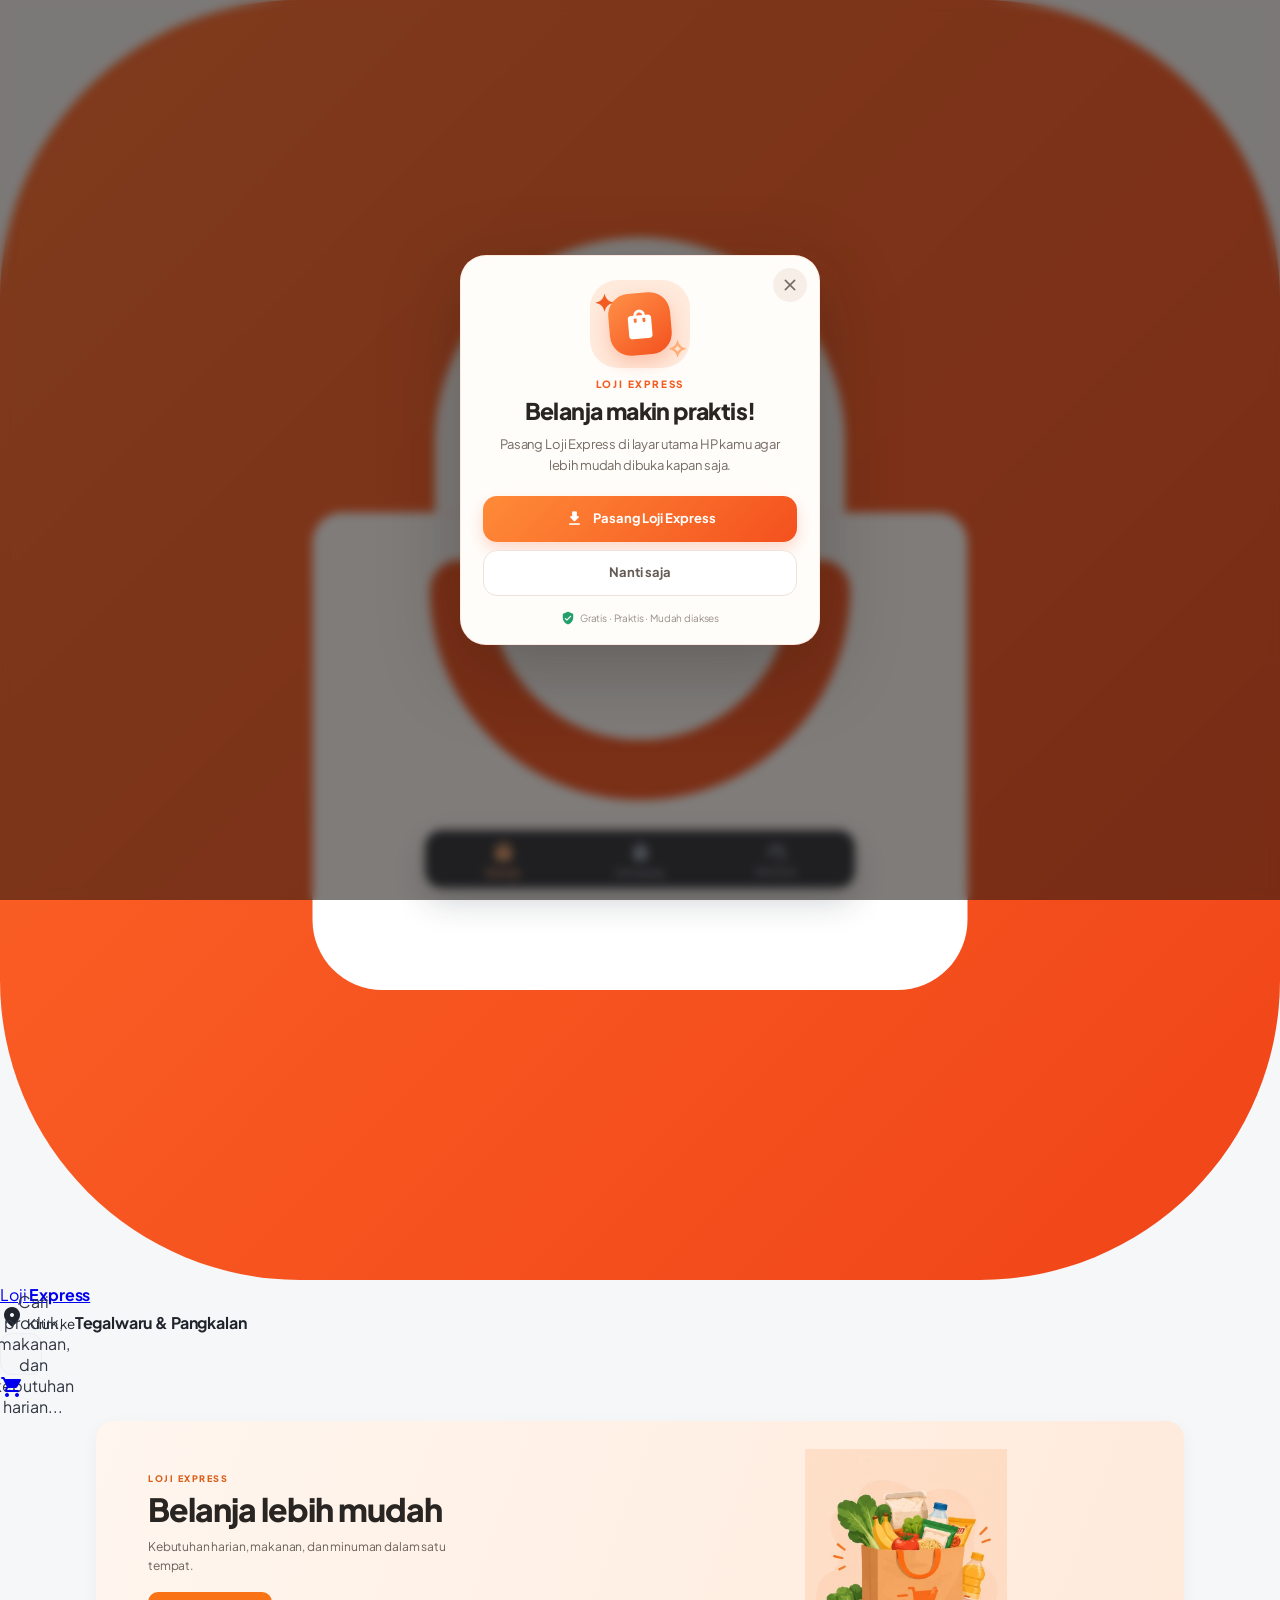
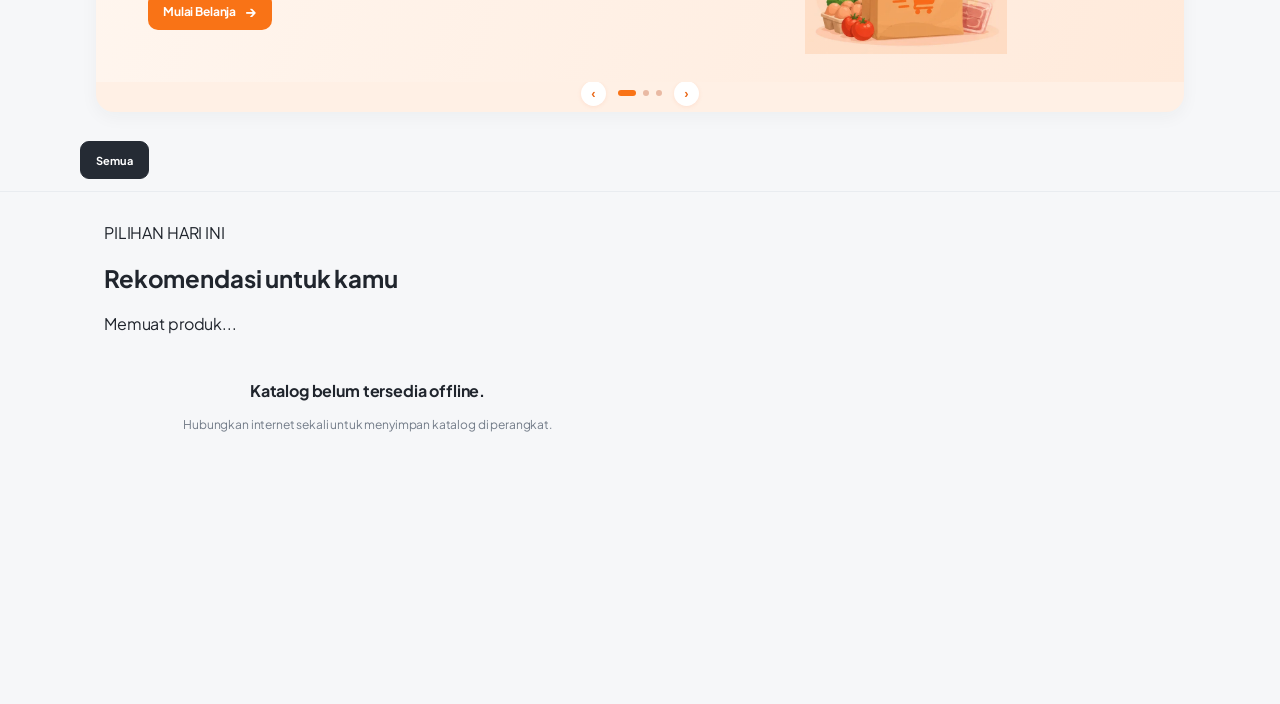
==== index.html @ 79c4f21c "Restructure homepage into marketplace-style storefront" ====
<!DOCTYPE html>
<html lang="id">
<head>
    <meta charset="UTF-8">
    <meta name="viewport" content="width=device-width, initial-scale=1.0">
    <title>Loji Express — Belanja Kebutuhan Harian</title>
    <meta name="description" content="Belanja sembako, jajanan lokal, frozen food, dan kebutuhan harian di Loji Express.">
    <meta name="theme-color" content="#ffffff">
    <link rel="manifest" href="manifest.webmanifest">
    <link rel="icon" href="icon-192.png" type="image/png">
    <link rel="apple-touch-icon" href="icon-192.png">
    <link rel="stylesheet" href="style.css">
    <link rel="stylesheet" href="https://fonts.googleapis.com/css2?family=Plus+Jakarta+Sans:wght@400;500;600;700;800&display=swap">
    <link rel="stylesheet" href="https://fonts.googleapis.com/icon?family=Material+Icons+Round">
</head>
<body>

    <!-- HEADER MARKETPLACE -->
    <header class="market-header">
        <div class="market-header-top">
            <a class="market-brand" href="index.html" aria-label="Loji Express beranda">
                <img src="icon.svg" alt="" class="market-brand-logo">
                <span>Loji <strong>Express</strong></span>
            </a>
            <div class="market-delivery">
                <span class="material-icons-round">location_on</span>
                <span><small>Kirim ke</small><strong>Tegalwaru & Pangkalan</strong></span>
            </div>
        </div>
        <div class="market-search-row">
            <button class="search-trigger-btn market-search-trigger" type="button" onclick="toggleSearchModal()" aria-label="Cari produk">
                <span class="material-icons-round">search</span>
                <span>Cari produk, makanan, dan kebutuhan harian...</span>
            </button>
            <a class="market-cart-shortcut" href="order.html" aria-label="Buka keranjang">
                <span class="material-icons-round">shopping_cart</span>
            </a>
        </div>
    </header>

    <!-- POP-UP MODAL PENCARIAN RESPONSIF -->
    <div class="search-modal" id="search-modal">
        <div class="search-box-container">
            <span class="material-icons-round" style="color: var(--text-gray);">search</span>
            <input type="text" id="search-input" placeholder="Cari nama produk..." oninput="handleSearch(this.value)">
            <button onclick="toggleSearchModal()">
                <span class="material-icons-round">close</span>
            </button>
        </div>
    </div>

    <!-- CAROUSEL PROMOSI LOJI EXPRESS -->
    <section class="promo-carousel" aria-label="Informasi dan promosi Loji Express">
      <div class="promo-track" id="promo-track">
        <article class="promo-slide">
          <div class="promo-copy"><span class="promo-kicker">LOJI EXPRESS</span><h2>Belanja lebih mudah</h2><p>Kebutuhan harian, makanan, dan minuman dalam satu tempat.</p><a class="promo-cta" href="#konten-produk">Mulai Belanja <span aria-hidden="true">→</span></a></div>
          <img src="assets/slide-belanja.webp" alt="Ilustrasi tas belanja berisi kebutuhan harian" loading="eager">
        </article>
        <article class="promo-slide">
          <div class="promo-copy"><span class="promo-kicker">MITRA LOJI EXPRESS</span><h2>Punya usaha? Yuk, bergabung!</h2><p>Kenalkan produk usahamu ke lebih banyak pelanggan. Pendaftaran mitra gratis.</p><a class="promo-cta" href="#" data-mitra-link>Gabung Gratis <span aria-hidden="true">→</span></a></div>
          <img src="assets/slide-mitra.webp" alt="Ilustrasi pemilik toko dengan pendaftaran mitra gratis" loading="lazy">
        </article>
        <article class="promo-slide">
          <div class="promo-copy"><span class="promo-kicker">PRAKTIS SETIAP HARI</span><h2>Pesanan siap diantar</h2><p>Belanja kebutuhanmu dengan praktis, tanpa perlu keluar rumah.</p><a class="promo-cta" href="#konten-produk">Lihat Produk <span aria-hidden="true">→</span></a></div>
          <img src="assets/slide-pesanan.webp" alt="Ilustrasi tas dan paket pesanan siap dikirim" loading="lazy">
        </article>
      </div>
      <div class="promo-controls" aria-label="Navigasi banner">
        <button type="button" class="promo-arrow" id="promo-prev" aria-label="Slide sebelumnya">‹</button>
        <div class="promo-dots" id="promo-dots"><button class="active" aria-label="Slide 1"></button><button aria-label="Slide 2"></button><button aria-label="Slide 3"></button></div>
        <button type="button" class="promo-arrow" id="promo-next" aria-label="Slide berikutnya">›</button>
      </div>
    </section>

    <!-- KATEGORI SCROLL -->
    <div class="category-scroll" id="kategori-container">
        <button class="category-tab active" onclick="filterKategori('Semua', event)">Semua</button>
    </div>

    <main class="container catalog-container">
        <section class="marketplace-catalog-heading">
            <div>
                <span class="marketplace-eyebrow">PILIHAN HARI INI</span>
                <h2>Rekomendasi untuk kamu</h2>
            </div>
            <span class="marketplace-product-count" id="jumlah-produk">Memuat produk...</span>
        </section>
        <div class="grid-layout marketplace-product-grid" id="konten-produk">
            <p style="text-align: center; grid-column: span 2; color: var(--text-gray); font-size: 13px;">Memuat produk...</p>
        </div>
    </main>

    <nav class="dock-nav">
        <a href="index.html" class="dock-link active">
            <span class="material-icons-round">local_mall</span>
            Belanja
        </a>
        <a href="order.html" class="dock-link">
            <span class="material-icons-round">shopping_bag</span>
            Keranjang
        </a>
        <button type="button" class="dock-link dock-help-button" onclick="bukaPusatBantuan()" aria-haspopup="dialog" aria-controls="help-center-overlay">
            <span class="material-icons-round">support_agent</span>
            Bantuan
        </button>
    </nav>

    <!-- POPUP AJAKAN INSTALASI PWA: tampil pada kunjungan pertama -->
    <div class="install-modal-overlay" id="le-install-modal" aria-hidden="true" hidden>
      <section class="install-modal-card" role="dialog" aria-modal="true" aria-labelledby="le-install-title" aria-describedby="le-install-desc">
        <button class="install-modal-close" type="button" id="le-install-close" aria-label="Tutup popup"><span class="material-icons-round">close</span></button>
        <div class="install-modal-art"><div class="install-modal-icon"><span class="material-icons-round">shopping_bag</span></div><span class="install-spark install-spark-one">✦</span><span class="install-spark install-spark-two">✧</span></div>
        <p class="install-modal-eyebrow">LOJI EXPRESS</p>
        <h2 id="le-install-title">Belanja makin praktis!</h2>
        <p id="le-install-desc">Pasang Loji Express di layar utama HP kamu agar lebih mudah dibuka kapan saja.</p>
        <button class="install-modal-primary" type="button" id="le-install-confirm"><span class="material-icons-round">download</span> Pasang Loji Express</button>
        <button class="install-modal-secondary" type="button" id="le-install-later">Nanti saja</button>
        <p class="install-modal-note"><span class="material-icons-round">verified_user</span> Gratis · Praktis · Mudah diakses</p>
      </section>
    </div>

    <!-- POPUP PUSAT BANTUAN -->
    <div class="help-center-overlay" id="help-center-overlay" aria-hidden="true" onclick="klikLuarPusatBantuan(event)">
        <section class="help-center-modal" role="dialog" aria-modal="true" aria-labelledby="help-center-title">
            <button class="help-close" type="button" onclick="tutupPusatBantuan()" aria-label="Tutup pusat bantuan"><span class="material-icons-round">close</span></button>
            <div class="help-heading-icon"><span class="material-icons-round">support_agent</span></div>
            <p class="help-eyebrow">Loji Express</p>
            <h2 id="help-center-title">Pusat Bantuan</h2>
            <p class="help-intro" id="help-center-intro">Ada yang bisa kami bantu? Pilih bantuan yang kamu butuhkan.</p>
            <div class="help-options" id="help-center-options">
                <button class="help-option" type="button" onclick="bantuanWhatsApp('admin')">
                    <span class="help-option-icon help-green"><span class="material-icons-round">chat</span></span>
                    <span class="help-option-copy"><strong>Hubungi Admin</strong><small>Tanya produk, stok, atau informasi toko.</small></span>
                    <span class="material-icons-round help-chevron">chevron_right</span>
                </button>
                <button class="help-option" type="button" onclick="bantuanWhatsApp('pesanan')">
                    <span class="help-option-icon help-orange"><span class="material-icons-round">inventory_2</span></span>
                    <span class="help-option-copy"><strong>Bantuan Pesanan</strong><small>Laporkan kendala terkait pesanan.</small></span>
                    <span class="material-icons-round help-chevron">chevron_right</span>
                </button>
                <button class="help-option" type="button" onclick="tampilkanPanduanBelanja()">
                    <span class="help-option-icon help-blue"><span class="material-icons-round">menu_book</span></span>
                    <span class="help-option-copy"><strong>Panduan Belanja</strong><small>Pelajari cara memilih produk dan checkout.</small></span>
                    <span class="material-icons-round help-chevron">chevron_right</span>
                </button>
            </div>
            <div class="help-guide" id="help-center-guide" hidden>
                <ol>
                    <li><strong>Pilih produk</strong><span>Ketuk produk untuk melihat detail, atau tekan tombol tambah untuk memasukkannya ke keranjang.</span></li>
                    <li><strong>Periksa keranjang</strong><span>Buka menu Keranjang untuk mengubah jumlah barang dan memeriksa total belanja.</span></li>
                    <li><strong>Isi data pengiriman</strong><span>Masukkan nama, alamat lengkap beserta patokan rumah, dan nomor WhatsApp aktif.</span></li>
                    <li><strong>Konfirmasi lewat WhatsApp</strong><span>Tekan tombol pesan, periksa ringkasan pesanan, lalu lanjutkan ke WhatsApp untuk mengirim pesanan ke admin.</span></li>
                </ol>
                <button class="help-back-button" type="button" onclick="kembaliKePilihanBantuan()"><span class="material-icons-round">arrow_back</span> Kembali ke pilihan bantuan</button>
            </div>
            <p class="help-footnote"><span class="material-icons-round">schedule</span> Admin akan membalas sesegera mungkin.</p>
        </section>
    </div>


    <!-- POPUP PENDAFTARAN MITRA -->
    <div class="mitra-signup-overlay" id="mitra-signup-overlay" aria-hidden="true" onclick="tutupPopupMitra(event)">
      <section class="mitra-signup-modal" role="dialog" aria-modal="true" aria-labelledby="mitra-signup-title">
        <button class="mitra-signup-close" type="button" onclick="tutupPopupMitra()" aria-label="Tutup popup"><span class="material-icons-round">close</span></button>
        <div class="mitra-signup-icon"><span class="material-icons-round">storefront</span></div>
        <p class="mitra-signup-eyebrow">MITRA LOJI EXPRESS</p>
        <h2 id="mitra-signup-title">Yuk, gabung jadi mitra!</h2>
        <p class="mitra-signup-desc">Pendaftaran gratis. Pilih cara yang paling nyaman untuk mendaftarkan usahamu.</p>
        <a class="mitra-signup-action mitra-signup-form" id="mitra-signup-form-link" href="https://forms.gle/T4YcHUA4zeA5hYSW9" target="_blank" rel="noopener noreferrer"><span class="material-icons-round">description</span><span><strong>Daftar lewat Google Form</strong><small>Isi formulir pendaftaran secara online</small></span><span class="material-icons-round mitra-signup-arrow">arrow_forward</span></a>
        <a class="mitra-signup-action mitra-signup-admin" id="mitra-signup-admin-link" href="https://wa.me/6285119818675?text=Halo%20Admin%20Loji%20Express%2C%20saya%20ingin%20mendaftar%20sebagai%20mitra.%20Mohon%20informasinya." target="_blank" rel="noopener noreferrer"><span class="material-icons-round">chat</span><span><strong>Daftar lewat Admin</strong><small>Hubungi admin melalui WhatsApp</small></span><span class="material-icons-round mitra-signup-arrow">arrow_forward</span></a>
        <p class="mitra-signup-note"><span class="material-icons-round">verified</span> Gratis, tanpa biaya pendaftaran</p>
      </section>
    </div>

    <script src="script.js"></script>
    <script>
        window.onload = ambilDataProduk;
    </script>
</body>
</html>
---- style.css ----
:root {
    --accent-orange: #ff4500;
    --accent-gradient: linear-gradient(135deg, #ff6b00 0%, #ff2200 100%);
    --bg-soft: #f8fafc;
    --text-dark: #0f172a;
    --text-gray: #64748b;
    --card-shadow: 0 10px 25px -5px rgba(0, 0, 0, 0.03), 0 8px 10px -6px rgba(0, 0, 0, 0.03);
    --hover-shadow: 0 20px 25px -5px rgba(255, 69, 0, 0.08), 0 10px 10px -6px rgba(255, 69, 0, 0.04);
}

body {
    font-family: 'Plus Jakarta Sans', sans-serif;
    background-color: var(--bg-soft);
    margin: 0;
    padding-bottom: 110px;
    color: var(--text-dark);
    -webkit-tap-highlight-color: transparent;
    letter-spacing: -0.2px;
}

/* HEADER PREMIUM */
.app-header {
    background: #ffffff;
    padding: 24px 20px 20px 20px;
    display: flex;
    justify-content: space-between;
    align-items: center;
    border-bottom: 1px solid #f1f5f9;
}
.brand-wrapper {
    display: flex;
    align-items: center;
    gap: 14px;
}
.brand-logo-box {
    background: var(--accent-gradient);
    color: #ffffff;
    width: 44px;
    height: 44px;
    border-radius: 14px;
    display: flex;
    align-items: center;
    justify-content: center;
    box-shadow: 0 8px 16px rgba(255, 69, 0, 0.25);
}
.brand-logo-box .material-icons-round {
    font-size: 24px;
}
.brand-text h1 {
    margin: 0;
    font-size: 19px;
    font-weight: 800;
    letter-spacing: -0.6px;
    color: var(--text-dark);
}
.brand-text p {
    margin: 3px 0 0 0;
    font-size: 11.5px;
    font-weight: 600;
    color: var(--text-gray);
    display: flex;
    align-items: center;
    gap: 4px;
}
.location-icon {
    color: var(--accent-orange);
    font-size: 14px !important;
}
.search-trigger-btn {
    background: #f1f5f9;
    border: none;
    width: 42px;
    height: 42px;
    border-radius: 50%;
    display: flex;
    align-items: center;
    justify-content: center;
    color: var(--text-dark);
    cursor: pointer;
    transition: all 0.2s;
}
.search-trigger-btn:active { transform: scale(0.9); background: #e2e8f0; }

/* MODAL PENCARIAN DI ATAS */
.search-modal {
    position: fixed;
    top: 0; left: 0; right: 0;
    background: rgba(255, 255, 255, 0.98);
    box-shadow: 0 10px 25px rgba(0, 0, 0, 0.08);
    z-index: 2000;
    display: none;
    padding: 16px 20px;
    border-bottom: 1px solid #e2e8f0;
    box-sizing: border-box;
    animation: slideDown 0.2s ease-out;
}
.search-box-container {
    background: #f1f5f9;
    width: 100%;
    max-width: 500px;
    margin: 0 auto;
    padding: 10px 14px;
    border-radius: 16px;
    display: flex;
    align-items: center;
    gap: 10px;
    border: 1px solid #e2e8f0;
    box-sizing: border-box;
}
.search-box-container input {
    border: none;
    outline: none;
    font-family: inherit;
    font-size: 14px;
    flex: 1;
    color: var(--text-dark);
    background: transparent;
    width: 100%;
}
.search-box-container button {
    background: none;
    border: none;
    cursor: pointer;
    display: flex;
    align-items: center;
    justify-content: center;
    color: var(--text-gray);
    padding: 4px;
    border-radius: 50%;
    flex-shrink: 0;
}

@keyframes slideDown {
    from { opacity: 0; transform: translateY(-10px); }
    to { opacity: 1; transform: translateY(0); }
}

/* BANNER KETERANGAN APLIKASI */
.about-app-banner {
    background: #ffffff;
    padding: 0 20px 20px 20px;
    border-bottom: 1px solid #f1f5f9;
}
.about-card {
    background: linear-gradient(135deg, #fff4ed 0%, #fff0e6 100%);
    border: 1px solid rgba(255, 107, 0, 0.1);
    border-radius: 24px;
    padding: 18px;
    display: flex;
    gap: 14px;
    align-items: flex-start;
    position: relative;
    overflow: hidden;
}
.about-card::before {
    content: '';
    position: absolute;
    width: 140px;
    height: 140px;
    background: rgba(255, 69, 0, 0.05);
    border-radius: 50%;
    top: -50px;
    right: -45px;
}
.about-icon-box {
    background: #ffffff;
    color: var(--accent-orange);
    width: 40px;
    height: 40px;
    border-radius: 12px;
    display: flex;
    align-items: center;
    justify-content: center;
    flex-shrink: 0;
    box-shadow: 0 4px 12px rgba(255, 69, 0, 0.08);
}
.about-details {
    flex: 1;
    z-index: 1;
}
.about-details h2 {
    margin: 0 0 4px 0;
    font-size: 15px;
    font-weight: 800;
    color: #c23400;
    letter-spacing: -0.2px;
}
.about-details p {
    margin: 0;
    font-size: 12px;
    line-height: 1.6;
    font-weight: 500;
    color: #475569;
}
.about-badges {
    display: flex;
    gap: 8px;
    margin-top: 12px;
}
.badge-item {
    display: flex;
    align-items: center;
    gap: 4px;
    font-size: 11px;
    font-weight: 700;
    color: #d93800;
    background: #ffffff;
    padding: 6px 12px;
    border-radius: 10px;
    box-shadow: 0 2px 6px rgba(0,0,0,0.02);
    border: 1px solid rgba(255, 107, 0, 0.05);
}

/* KATEGORI SCROLL */
.category-scroll {
    display: flex;
    overflow-x: auto;
    white-space: nowrap;
    padding: 16px 20px;
    gap: 10px;
    background: #ffffff;
    border-bottom: 1px solid #f1f5f9;
}
.category-scroll::-webkit-scrollbar { display: none; }
.category-tab {
    background-color: #f8fafc;
    color: #475569;
    padding: 11px 20px;
    border-radius: 16px;
    font-size: 13px;
    font-weight: 600;
    cursor: pointer;
    border: 1px solid #f1f5f9;
    transition: all 0.25s ease;
}
.category-tab.active {
    background: var(--text-dark);
    color: #ffffff;
    border-color: var(--text-dark);
    box-shadow: 0 10px 15px -3px rgba(15, 23, 42, 0.2);
}

/* KATALOG GRID */
.container { padding: 20px; max-width: 600px; margin: 0 auto; }
.grid-layout {
    display: grid;
    grid-template-columns: repeat(2, 1fr);
    gap: 16px;
}

/* KARTU PRODUK */
.premium-card {
    background: #ffffff;
    border-radius: 24px;
    border: 1px solid #f1f5f9;
    overflow: hidden;
    display: flex;
    flex-direction: column;
    position: relative;
    box-shadow: var(--card-shadow);
}
.img-container {
    width: 100%;
    padding-top: 100%;
    position: relative;
    background-color: #f8fafc;
    overflow: hidden;
}
.premium-img {
    position: absolute;
    top: 0; left: 0;
    width: 100%; height: 100%;
    object-fit: cover;
}
.tag-stok {
    position: absolute;
    top: 12px; left: 12px;
    padding: 5px 10px;
    border-radius: 10px;
    font-size: 10px;
    font-weight: 700;
    z-index: 2;
}
.stok-ready { background: rgba(255, 255, 255, 0.95); color: var(--text-dark); }
.stok-habis { background: #ef4444; color: #ffffff; }
.habis-blur { opacity: 0.65; }

.info-container {
    padding: 14px;
    display: flex;
    flex-direction: column;
    background: #ffffff;
}
.item-name {
    font-size: 13.5px;
    font-weight: 600;
    color: var(--text-dark);
    margin: 0 0 12px 0;
    line-height: 1.4;
    height: 38px;
    display: -webkit-box;
    -webkit-line-clamp: 2;
    -webkit-box-orient: vertical;
    overflow: hidden;
}
.price-action-row {
    display: flex;
    justify-content: space-between;
    align-items: center;
    gap: 6px;
    margin-top: auto;
    width: 100%;
}
.item-price {
    font-size: 14.5px;
    color: var(--text-dark);
    font-weight: 800;
    margin: 0;
}
.btn-round-add {
    width: 38px; height: 38px;
    flex-shrink: 0;
    border-radius: 12px;
    background: var(--accent-gradient);
    color: white;
    border: none;
    cursor: pointer;
    display: flex;
    align-items: center;
    justify-content: center;
}
.btn-round-add.disabled-btn { background: #e2e8f0; color: #94a3b8; cursor: not-allowed; }

/* FLOATING DOCK NAV */
.dock-nav {
    position: fixed;
    bottom: 20px; left: 20px; right: 20px;
    height: 68px;
    background: rgba(15, 23, 42, 0.96);
    backdrop-filter: blur(16px);
    display: flex;
    justify-content: space-around;
    align-items: center;
    border-radius: 24px;
    z-index: 1000;
    max-width: 560px;
    margin: 0 auto;
    transition: transform 0.25s ease, opacity 0.25s ease;
}
.dock-link {
    display: flex;
    flex-direction: column;
    align-items: center;
    color: #94a3b8;
    text-decoration: none;
    font-size: 11px;
    font-weight: 600;
    gap: 4px;
}
.dock-link.active { color: #ffffff; }
.dock-link.active .material-icons-round { color: #ff6b00; }

/* HALAMAN KERANJANG & CHECKOUT */
.app-header-back {
    background: #ffffff;
    padding: 20px;
    display: flex;
    align-items: center;
    gap: 16px;
    border-bottom: 1px solid #edf0f5;
}
.app-header-back h1 { margin: 0; font-size: 18px; font-weight: 700; color: var(--text-dark); }
.btn-back { background: none; border: none; cursor: pointer; color: var(--text-dark); display: flex; align-items: center; padding: 0; }

.cart-list { display: flex; flex-direction: column; gap: 12px; margin-bottom: 24px; }
.cart-item {
    background: #ffffff;
    padding: 14px;
    border-radius: 16px;
    display: flex;
    align-items: center;
    gap: 12px;
    border: 1px solid #f1f5f9;
    box-shadow: 0 4px 12px rgba(0,0,0,0.02);
}
.item-img-cart { width: 50px; height: 50px; border-radius: 10px; object-fit: cover; background: #eef1f6; flex-shrink: 0; }

.form-card {
    background: #ffffff;
    padding: 20px;
    border-radius: 20px;
    border: 1px solid #f1f5f9;
    box-shadow: 0 4px 16px rgba(0,0,0,0.02);
}
.form-card h2 { font-size: 15px; font-weight: 700; margin-bottom: 16px; margin-top: 0; color: var(--text-dark); }
.form-group { margin-bottom: 14px; display: flex; flex-direction: column; gap: 6px; }
.form-group label { font-size: 12px; font-weight: 600; color: var(--text-gray); }
.form-control {
    padding: 12px;
    border-radius: 10px;
    border: 1px solid #e0e4ec;
    font-family: inherit;
    font-size: 13px;
    width: 100%;
    box-sizing: border-box;
    background-color: #fafbfc;
    color: var(--text-dark);
}
.form-control:focus { border-color: var(--accent-orange); outline: none; background-color: #ffffff; }

.action-bar {
    position: fixed;
    bottom: 0; left: 0; right: 0;
    background: #ffffff;
    padding: 16px 20px;
    border-top: 1px solid #e2e8f0;
    z-index: 100;
    max-width: 600px;
    margin: 0 auto;
    box-sizing: border-box;
}
.btn-submit-order {
    background: #16a34a;
    color: white;
    border: none;
    padding: 14px;
    border-radius: 12px;
    font-weight: 700;
    font-size: 14px;
    display: flex;
    align-items: center;
    justify-content: center;
    gap: 8px;
    width: 100%;
    cursor: pointer;
    box-shadow: 0 4px 14px rgba(22, 163, 74, 0.2);
}

/* ==========================================
   DESAIN FOTO UTAMA UKURAN SEDANG (AGAK BESAR) & ELEGAN
   ========================================== */
.detail-top-nav {
    position: fixed;
    top: 0; left: 0; right: 0;
    height: 60px;
    padding: 0 16px;
    display: flex;
    align-items: center;
    justify-content: space-between;
    z-index: 1000;
    background: rgba(255, 255, 255, 0.9);
    backdrop-filter: blur(12px);
    -webkit-backdrop-filter: blur(12px);
    border-bottom: 1px solid rgba(0, 0, 0, 0.05);
}
.btn-back-floating {
    width: 38px;
    height: 38px;
    border-radius: 50%;
    background: #ffffff;
    border: 1px solid #e2e8f0;
    display: flex;
    align-items: center;
    justify-content: center;
    cursor: pointer;
    color: var(--text-dark);
    box-shadow: 0 4px 12px rgba(0, 0, 0, 0.06);
}
.detail-nav-title {
    font-size: 15px;
    font-weight: 700;
    color: var(--text-dark);
}

/* KARTU GAMBAR UTAMA UKURAN SEDANG (AGAK BESAR & RAPI) */
.detail-image-card-container {
    padding: 20px 20px 0 20px;
    max-width: 600px;
    margin: 60px auto 0 auto;
}
.detail-main-card-box {
    background: #ffffff;
    border-radius: 24px;
    border: 1px solid #e2e8f0;
    overflow: hidden;
    box-shadow: 0 12px 30px rgba(0, 0, 0, 0.06);
}
.main-img-medium {
    width: 100%;
    height: 280px; /* Ukuran pas: tidak kekecilan, tidak full layar */
    object-fit: cover;
    display: block;
    background: #f8fafc;
}

/* THUMBNAIL DI BAWAH GAMBAR UTAMA */
.thumbnail-row-clean {
    display: flex;
    gap: 10px;
    padding: 14px;
    overflow-x: auto;
    background: #ffffff;
    border-top: 1px solid #f1f5f9;
    justify-content: center;
}
.thumbnail-row-clean::-webkit-scrollbar { display: none; }
.thumb-clean {
    width: 56px;
    height: 56px;
    border-radius: 12px;
    object-fit: cover;
    cursor: pointer;
    border: 2px solid #e2e8f0;
    background: #f8fafc;
    transition: all 0.2s ease;
}
.thumb-clean.active-thumb {
    border-color: var(--accent-orange);
    box-shadow: 0 4px 12px rgba(255, 69, 0, 0.25);
    transform: scale(1.05);
}

/* CARD KONTEN INFORMASI PRODUK */
.detail-content-card {
    position: relative;
    background: #ffffff;
    border-radius: 24px;
    border: 1px solid #e2e8f0;
    padding: 24px 20px;
    max-width: 600px;
    margin: 16px auto 0 auto;
    box-shadow: var(--card-shadow);
}

.detail-badge-row {
    display: flex;
    justify-content: space-between;
    align-items: center;
    margin-bottom: 12px;
}
.detail-kategori-pill {
    background: linear-gradient(135deg, #fff4ed 0%, #ffe8d6 100%);
    color: #c23400;
    font-size: 11px;
    font-weight: 800;
    padding: 6px 14px;
    border-radius: 20px;
    letter-spacing: 0.4px;
    text-transform: uppercase;
}
.detail-harga-tag {
    font-size: 24px;
    font-weight: 800;
    color: var(--accent-orange);
    letter-spacing: -0.6px;
    margin-bottom: 18px;
}

.detail-meta-grid {
    display: grid;
    grid-template-columns: repeat(2, 1fr);
    gap: 12px;
    margin: 20px 0;
}
.meta-box {
    background: #f8fafc;
    padding: 14px;
    border-radius: 16px;
    border: 1px solid #f1f5f9;
    display: flex;
    flex-direction: column;
    gap: 4px;
}
.meta-label {
    font-size: 10.5px;
    font-weight: 700;
    color: var(--text-gray);
    text-transform: uppercase;
    letter-spacing: 0.5px;
}
.meta-val {
    font-size: 13.5px;
    font-weight: 800;
    color: var(--text-dark);
}

.detail-deskripsi-box {
    border-top: 1px dashed #e2e8f0;
    padding-top: 20px;
    margin-top: 20px;
}
.detail-deskripsi-box h3 {
    font-size: 15px;
    font-weight: 800;
    color: var(--text-dark);
    margin: 0 0 10px 0;
}
.detail-deskripsi-box p {
    font-size: 13.5px;
    line-height: 1.7;
    color: #475569;
    margin: 0;
    white-space: pre-line;
}

/* TOMBOL AKSI BAWAH (FLOATING BAR) MODERN */
.detail-action-bar {
    position: fixed;
    bottom: 0; left: 0; right: 0;
    background: rgba(255, 255, 255, 0.95);
    backdrop-filter: blur(16px);
    -webkit-backdrop-filter: blur(16px);
    padding: 16px 20px;
    border-top: 1px solid #e2e8f0;
    z-index: 100;
    max-width: 600px;
    margin: 0 auto;
    box-sizing: border-box;
    box-shadow: 0 -10px 30px rgba(0, 0, 0, 0.08);
}
.btn-add-to-cart-modern {
    background: var(--accent-gradient);
    color: white;
    border: none;
    padding: 16px;
    border-radius: 16px;
    font-weight: 800;
    font-size: 14px;
    display: flex;
    align-items: center;
    justify-content: center;
    gap: 10px;
    width: 100%;
    cursor: pointer;
    box-shadow: 0 10px 25px rgba(255, 69, 0, 0.3);
    transition: transform 0.2s ease, box-shadow 0.2s ease;
    letter-spacing: 0.3px;
}
.btn-add-to-cart-modern:active {
    transform: scale(0.98);
}

@keyframes spin {
    0% { transform: rotate(0deg); }
    100% { transform: rotate(360deg); }
}

/* =====================================================
   LOGI EXPRESS — MARKETPLACE COMPACT REFRESH
   Layered overrides: existing API and shopping logic remain intact.
   ===================================================== */
:root {
  --accent-orange: #f4511e;
  --accent-gradient: linear-gradient(135deg, #ff6a2a 0%, #f04418 100%);
  --bg-soft: #f6f7f9;
  --text-dark: #20242b;
  --text-gray: #707782;
  --card-shadow: 0 2px 8px rgba(22, 28, 45, .045);
  --hover-shadow: 0 8px 22px rgba(22, 28, 45, .09);
}
* { box-sizing: border-box; }
html { scroll-behavior: smooth; }
body { background: var(--bg-soft); color: var(--text-dark); letter-spacing: 0; }
button, input, textarea { font: inherit; }
button { -webkit-tap-highlight-color: transparent; }

/* Shared page width and compact header */
.app-header {
  position: sticky; top: 0; z-index: 900;
  padding: 12px max(16px, calc((100% - 1120px) / 2));
  min-height: 70px; gap: 14px;
  border-bottom: 1px solid #eceef1;
  box-shadow: 0 2px 8px rgba(20, 25, 35, .025);
}
.brand-wrapper { gap: 10px; min-width: 0; }
.brand-logo-box { width: 40px; height: 40px; border-radius: 12px; box-shadow: none; }
.brand-text h1 { font-size: 17px; letter-spacing: -.45px; }
.brand-text p { font-size: 11px; }
.search-trigger-btn { width: 42px; height: 42px; border-radius: 12px; background: #f3f4f6; }
.search-trigger-btn:hover { background: #eceef1; }
.search-modal { padding: 12px 16px; background: rgba(255,255,255,.98); }
.search-box-container { max-width: 1120px; border-radius: 12px; background: #f6f7f9; border-color: #e7e9ed; }

/* Smaller introductory banner keeps the catalogue above the fold */
.about-app-banner { padding: 10px 16px 12px; border-bottom: 0; background: var(--bg-soft); }
.about-card {
  max-width: 1120px; margin: 0 auto; align-items: center; gap: 12px;
  padding: 13px 15px; border-radius: 14px; border: 1px solid #ffe0d3;
  background: linear-gradient(105deg, #fff4ef 0%, #fffaf7 100%);
}
.about-card::before { width: 90px; height: 90px; top: -38px; right: -28px; }
.about-icon-box { width: 36px; height: 36px; border-radius: 10px; box-shadow: none; }
.about-details h2 { font-size: 14px; margin-bottom: 3px; color: #292d33; }
.about-details p { font-size: 11.5px; line-height: 1.45; color: #646a73; max-width: 760px; }
.about-badges { margin-top: 7px; gap: 6px; }
.badge-item { padding: 4px 8px; border-radius: 7px; font-size: 10px; box-shadow: none; }
.badge-item .material-icons-round { font-size: 15px !important; }

/* Horizontal category chips */
.category-scroll {
  position: sticky; top: 69px; z-index: 800;
  padding: 9px max(16px, calc((100% - 1120px) / 2)); gap: 7px;
  background: rgba(246,247,249,.96); border-bottom: 1px solid #eceef1;
  scrollbar-width: none;
}
.category-tab { padding: 8px 13px; border-radius: 9px; font-size: 11.5px; font-weight: 700; background: #fff; border-color: #e5e7eb; color: #535a65; }
.category-tab.active { background: #242830; color: #fff; border-color: #242830; box-shadow: none; }
.container { width: 100%; max-width: 1152px; padding: 12px 16px 100px; margin: 0 auto; }
.grid-layout { grid-template-columns: repeat(2, minmax(0, 1fr)); gap: 10px; }

/* Compact, retail-style product cards */
.premium-card {
  min-width: 0; border-radius: 12px; border: 1px solid #e9ebef;
  box-shadow: 0 1px 3px rgba(20,25,35,.025); transition: box-shadow .18s ease, transform .18s ease;
}
.premium-card:active { transform: scale(.99); }
.img-container { background: #f0f1f3; }
.premium-img { object-fit: contain; padding: 5px; mix-blend-mode: multiply; }
.tag-stok { top: 8px; left: 8px; padding: 4px 7px; border-radius: 6px; font-size: 9px; }
.stok-ready { background: rgba(255,255,255,.94); color: #4c535e; border: 1px solid rgba(20,25,35,.06); }
.stok-habis { background: #e5484d; }
.info-container { padding: 10px; gap: 0; }
.item-name { font-size: 12px; font-weight: 600; line-height: 1.4; height: 34px; margin: 0 0 9px; color: #343942; }
.price-action-row { gap: 5px; align-items: center; }
.item-price { font-size: 13px; font-weight: 800; line-height: 1.25; letter-spacing: -.2px; overflow-wrap: anywhere; }
.btn-round-add { width: 31px; height: 31px; border-radius: 9px; background: #f4511e; box-shadow: none; }
.btn-round-add .material-icons-round { font-size: 18px !important; }
.btn-round-add.disabled-btn { background: #e5e7eb; }

/* Bottom navigation stays compact and clear */
.dock-nav {
  bottom: 10px; left: 12px; right: 12px; height: 58px; max-width: 480px;
  border-radius: 16px; background: rgba(32,36,43,.97); box-shadow: 0 8px 26px rgba(20,25,35,.2);
}
.dock-link { font-size: 10px; gap: 2px; min-width: 72px; }
.dock-link .material-icons-round { font-size: 21px; }
.dock-link.active .material-icons-round { color: #ff754b; }

/* Cart / checkout */
.app-header-back { position: sticky; top: 0; z-index: 50; padding: 15px 16px; gap: 12px; box-shadow: 0 2px 8px rgba(20,25,35,.025); }
.btn-back { width: 36px; height: 36px; justify-content: center; border-radius: 10px; background: #f3f4f6; }
.app-header-back h1 { font-size: 16px; letter-spacing: -.3px; }
.cart-list { gap: 9px; margin-bottom: 16px; }
.cart-item { padding: 11px; gap: 10px; border-radius: 12px; border-color: #e9ebef; box-shadow: none; }
.item-img-cart { width: 58px; height: 58px; border-radius: 9px; background: #f2f3f5; object-fit: contain; }
.form-card { padding: 16px; border-radius: 14px; border-color: #e9ebef; box-shadow: none; }
.form-card h2 { font-size: 14px; margin-bottom: 15px; }
.form-group { gap: 7px; margin-bottom: 13px; }
.form-group label { font-size: 11.5px; color: #525965; }
.form-control { padding: 12px; border-radius: 9px; border-color: #e0e3e8; background: #fafafa; font-size: 13px; }
.form-control:focus { border-color: #f4511e; box-shadow: 0 0 0 3px rgba(244,81,30,.09); }
.action-bar { max-width: none; padding: 11px 16px calc(11px + env(safe-area-inset-bottom)); box-shadow: 0 -3px 14px rgba(20,25,35,.05); }
.btn-submit-order { border-radius: 10px; padding: 13px; font-size: 12px; box-shadow: none; }

/* Product detail page */
body:has(.detail-top-nav) { padding-bottom: 100px !important; }
.detail-top-nav { height: 56px; padding: 0 16px; background: rgba(255,255,255,.96); }
.btn-back-floating { width: 36px; height: 36px; border-radius: 10px; box-shadow: none; }
.detail-nav-title { font-size: 14px; }
.detail-image-card-container { padding: 12px 16px 0; max-width: 760px; margin-top: 56px; }
.detail-main-card-box { border-radius: 14px; border-color: #e9ebef; box-shadow: none; }
.main-img-medium { height: clamp(220px, 48vw, 380px); object-fit: contain; padding: 8px; background: #f0f1f3; }
.thumbnail-row-clean { justify-content: flex-start; gap: 8px; padding: 10px; }
.thumb-clean { width: 48px; height: 48px; border-radius: 8px; border-width: 1px; }
.detail-content-card { max-width: 760px; margin: 10px auto 0; padding: 17px 16px; border-radius: 14px; border-color: #e9ebef; box-shadow: none; }
.detail-badge-row { margin-bottom: 10px; }
.detail-kategori-pill { padding: 5px 9px; border-radius: 7px; font-size: 10px; background: #fff0e9; color: #d74419; }
.detail-nama { font-size: 18px !important; line-height: 1.35; letter-spacing: -.35px; }
.detail-harga-tag { font-size: 23px; margin: 10px 0 15px; color: #e94b20; }
.detail-meta-grid { gap: 8px; margin: 16px 0; }
.meta-box { padding: 10px; border-radius: 9px; background: #f7f8fa; border-color: #eceef1; }
.meta-label { font-size: 9px; letter-spacing: .3px; }
.meta-val { font-size: 12px; overflow-wrap: anywhere; }
.detail-deskripsi-box { padding-top: 15px; margin-top: 15px; }
.detail-deskripsi-box h3 { font-size: 14px; margin-bottom: 7px; }
.detail-deskripsi-box p { font-size: 12.5px; line-height: 1.65; }
.detail-action-bar { max-width: none; padding: 11px 16px calc(11px + env(safe-area-inset-bottom)); box-shadow: 0 -3px 14px rgba(20,25,35,.06); }
.btn-add-to-cart-modern { padding: 13px; border-radius: 10px; font-size: 12px; letter-spacing: 0; box-shadow: none; }

/* Tablet and desktop: denser catalogue, more breathing room */
@media (min-width: 600px) {
  .about-app-banner { padding: 12px 24px; }
  .category-scroll { padding-left: max(24px, calc((100% - 1104px) / 2)); padding-right: max(24px, calc((100% - 1104px) / 2)); }
  .container { padding: 18px 24px 110px; }
  .grid-layout { grid-template-columns: repeat(3, minmax(0, 1fr)); gap: 14px; }
  .img-container { padding-top: 88%; }
  .info-container { padding: 12px; }
  .item-name { font-size: 13px; height: 37px; }
  .item-price { font-size: 14px; }
}
@media (min-width: 900px) {
  .app-header { padding-left: max(24px, calc((100% - 1104px) / 2)); padding-right: max(24px, calc((100% - 1104px) / 2)); }
  .about-app-banner { padding-top: 14px; }
  .grid-layout { grid-template-columns: repeat(4, minmax(0, 1fr)); gap: 16px; }
  .premium-card:hover { box-shadow: var(--hover-shadow); transform: translateY(-2px); }
  .img-container { padding-top: 90%; }
  .info-container { padding: 13px; }
  .item-name { font-size: 13px; }
}
@media (max-width: 360px) {
  .brand-text h1 { font-size: 15px; }
  .brand-text p { font-size: 10px; }
  .about-card { padding: 11px; gap: 9px; }
  .about-details p { font-size: 10.5px; }
  .info-container { padding: 8px; }
  .item-price { font-size: 12px; }
  .btn-round-add { width: 29px; height: 29px; }
  .cart-item { flex-wrap: wrap; }
}

/* FIX: product photos fill their frames consistently across screen sizes */
.img-container {
  aspect-ratio: 1 / 1;
  padding-top: 0 !important;
  position: relative;
  overflow: hidden;
  background: #f4f4f4;
}
.img-container .premium-img {
  position: absolute;
  inset: 0;
  display: block;
  width: 100%;
  height: 100%;
  object-fit: cover;
  object-position: center;
  padding: 0;
  mix-blend-mode: normal;
}
.main-img-medium {
  width: 100%;
  height: clamp(260px, 70vw, 460px);
  object-fit: cover;
  object-position: center;
  display: block;
  padding: 0;
  background: #f4f4f4;
}
.thumb-clean { object-fit: cover; padding: 0; }
.item-img-cart { object-fit: cover; padding: 0; }

/* Logi Express — polished add-to-cart toast */
.logi-cart-toast {
  position: fixed;
  z-index: 99999;
  left: 50%;
  bottom: calc(22px + env(safe-area-inset-bottom));
  width: min(520px, calc(100vw - 28px));
  display: flex;
  align-items: center;
  gap: 11px;
  padding: 13px 12px;
  border: 1px solid rgba(255,255,255,.72);
  border-radius: 18px;
  background: rgba(255,255,255,.97);
  box-shadow: 0 16px 48px rgba(28, 34, 44, .19), 0 3px 10px rgba(28,34,44,.07);
  backdrop-filter: blur(18px);
  -webkit-backdrop-filter: blur(18px);
  opacity: 0;
  pointer-events: none;
  transform: translate(-50%, 18px) scale(.97);
  transition: opacity .24s ease, transform .28s cubic-bezier(.2,.8,.2,1);
  overflow: hidden;
  font-family: 'Plus Jakarta Sans', sans-serif;
}
.logi-cart-toast.is-visible { opacity: 1; pointer-events: auto; transform: translate(-50%, 0) scale(1); }
.logi-toast-icon { width: 34px; height: 34px; flex: 0 0 34px; display:grid; place-items:center; border-radius: 50%; color:#fff; background:linear-gradient(145deg,#20b26b,#159957); }
.logi-toast-icon .material-icons-round { font-size: 21px; }
.logi-toast-product { width: 46px; height: 46px; flex: 0 0 46px; object-fit: cover; border-radius: 11px; background: #f3f4f6; }
.logi-toast-copy { display:flex; flex:1; min-width:0; flex-direction:column; gap:2px; }
.logi-toast-copy strong { color:#20242b; font-size:12px; font-weight:800; line-height:1.35; }
.logi-toast-copy span { color:#515866; font-size:11px; overflow:hidden; text-overflow:ellipsis; white-space:nowrap; }
.logi-toast-copy small { color:#8a909b; font-size:10px; }
.logi-toast-action { display:inline-flex; align-items:center; justify-content:center; gap:2px; flex:0 0 auto; padding:9px 10px; border-radius:10px; color:#e94b20; background:#fff0e9; text-decoration:none; font-size:10px; font-weight:800; white-space:nowrap; }
.logi-toast-action .material-icons-round { font-size:15px; }
.logi-toast-action:active { transform:scale(.96); }
.logi-toast-close { display:grid; place-items:center; width:25px; height:25px; flex:0 0 25px; padding:0; border:0; border-radius:50%; background:#f3f4f6; color:#7c838e; cursor:pointer; }
.logi-toast-close .material-icons-round { font-size:16px; }
.logi-toast-progress { position:absolute; bottom:0; left:0; width:100%; height:3px; background:#f4511e; transform-origin:left; }
.logi-cart-toast.is-visible .logi-toast-progress { animation: logiToastProgress 4.2s linear forwards; }
@keyframes logiToastProgress { from { transform:scaleX(1); } to { transform:scaleX(0); } }
@media (max-width:380px) {
  .logi-cart-toast { gap:8px; padding:11px 9px; border-radius:15px; }
  .logi-toast-product { width:38px; height:38px; flex-basis:38px; }
  .logi-toast-icon { width:29px; height:29px; flex-basis:29px; }
  .logi-toast-action { padding:8px; }
}
@media (prefers-reduced-motion: reduce) {
  .logi-cart-toast, .logi-toast-action { transition:none; }
  .logi-cart-toast.is-visible .logi-toast-progress { animation:none; }
}


/* Logi Express — premium WhatsApp order confirmation popup */
.wa-modal-open { overflow: hidden; }
.wa-confirm-overlay {
  position: fixed; inset: 0; z-index: 100000;
  display: flex; align-items: center; justify-content: center;
  padding: 20px; background: rgba(20, 24, 32, .56);
  -webkit-backdrop-filter: blur(5px); backdrop-filter: blur(5px);
  opacity: 0; visibility: hidden; pointer-events: none;
  transition: opacity .22s ease, visibility .22s ease;
}
.wa-confirm-overlay.is-open { opacity: 1; visibility: visible; pointer-events: auto; }
.wa-confirm-modal {
  position: relative; width: min(100%, 420px); max-height: min(86dvh, 680px); overflow-y: auto;
  padding: 28px 22px 22px; border-radius: 24px; background: #fff;
  box-shadow: 0 28px 90px rgba(0,0,0,.24); text-align: center;
  transform: translateY(16px) scale(.97); transition: transform .25s cubic-bezier(.2,.8,.2,1);
  font-family: 'Plus Jakarta Sans', sans-serif;
}
.wa-confirm-overlay.is-open .wa-confirm-modal { transform: translateY(0) scale(1); }
.wa-modal-close { position:absolute; top:13px; right:13px; width:34px; height:34px; border:0; border-radius:50%; display:grid; place-items:center; color:#707783; background:#f3f4f6; cursor:pointer; }
.wa-modal-close .material-icons-round { font-size:19px; }
.wa-modal-icon { width:58px; height:58px; display:grid; place-items:center; margin:0 auto 16px; border-radius:20px; color:#fff; background:linear-gradient(145deg,#22c875,#159957); box-shadow:0 8px 20px rgba(21,153,87,.22); }
.wa-modal-icon .material-icons-round { font-size:29px; }
.wa-modal-eyebrow { margin:0 0 7px; color:#e94b20; font-size:10px; font-weight:800; letter-spacing:1.4px; }
.wa-confirm-modal h2 { margin:0 auto 9px; max-width:310px; color:#20242b; font-size:20px; line-height:1.35; font-weight:800; letter-spacing:-.5px; }
.wa-modal-desc { margin:0 auto 20px; max-width:330px; color:#737985; font-size:12px; line-height:1.65; }
.wa-order-summary { margin:0 0 20px; padding:15px; border:1px solid #eceef2; border-radius:15px; background:#fafbfc; text-align:left; }
.wa-summary-row,.wa-summary-total { display:flex; align-items:flex-start; justify-content:space-between; gap:14px; font-size:12px; line-height:1.5; }
.wa-summary-row { margin-bottom:10px; color:#747b86; }
.wa-summary-row strong { max-width:62%; color:#303640; font-weight:700; text-align:right; overflow-wrap:anywhere; }
.wa-summary-total { margin-top:13px; padding-top:13px; border-top:1px dashed #dfe3e8; color:#424955; font-weight:700; }
.wa-summary-total strong { color:#e94b20; font-size:17px; font-weight:800; text-align:right; }
.wa-modal-actions { display:flex; gap:9px; }
.wa-btn-secondary,.wa-btn-primary { min-height:46px; display:inline-flex; align-items:center; justify-content:center; gap:7px; padding:12px 14px; border-radius:12px; font-family:inherit; font-size:11px; line-height:1.3; font-weight:800; text-decoration:none; cursor:pointer; transition:transform .15s ease, background .15s ease; }
.wa-btn-secondary { flex:0 0 auto; border:1px solid #e5e7eb; color:#555c67; background:#fff; }
.wa-btn-primary { flex:1; border:0; color:#fff; background:linear-gradient(135deg,#1fbd69,#159957); box-shadow:0 6px 15px rgba(21,153,87,.18); }
.wa-btn-primary .material-icons-round { font-size:17px; }
.wa-btn-primary:active,.wa-btn-secondary:active { transform:scale(.98); }
.wa-btn-full { width:100%; }
@media (max-width:380px) {
  .wa-confirm-overlay { padding:14px; }
  .wa-confirm-modal { padding:25px 16px 17px; border-radius:21px; }
  .wa-confirm-modal h2 { font-size:18px; }
  .wa-modal-actions { flex-direction:column-reverse; }
  .wa-btn-secondary,.wa-btn-primary { width:100%; min-height:44px; box-sizing:border-box; }
}
@media (prefers-reduced-motion: reduce) {
  .wa-confirm-overlay,.wa-confirm-modal,.wa-btn-primary,.wa-btn-secondary { transition:none; }
}


/* Logi Express — responsive Help Center popup */
.help-modal-open { overflow: hidden; }
.dock-help-button { font-family: inherit; border: 0; cursor: pointer; }
.help-center-overlay { position:fixed; inset:0; z-index:100001; display:flex; align-items:center; justify-content:center; padding:18px; background:rgba(20,24,32,.56); -webkit-backdrop-filter:blur(6px); backdrop-filter:blur(6px); opacity:0; visibility:hidden; pointer-events:none; transition:opacity .22s ease,visibility .22s ease; }
.help-center-overlay.is-open { opacity:1; visibility:visible; pointer-events:auto; }
.help-center-modal { position:relative; width:min(100%,430px); max-height:min(88dvh,720px); overflow-y:auto; padding:27px 20px 18px; border:1px solid rgba(255,255,255,.8); border-radius:24px; background:#fff; box-shadow:0 28px 90px rgba(0,0,0,.24); font-family:'Plus Jakarta Sans',sans-serif; transform:translateY(15px) scale(.98); transition:transform .24s cubic-bezier(.2,.8,.2,1); }
.help-center-overlay.is-open .help-center-modal { transform:translateY(0) scale(1); }
.help-close { position:absolute; top:13px; right:13px; display:grid; place-items:center; width:34px; height:34px; border:0; border-radius:50%; color:#737985; background:#f3f4f6; cursor:pointer; }
.help-close .material-icons-round { font-size:19px; }
.help-heading-icon { display:grid; place-items:center; width:55px; height:55px; margin:0 auto 12px; border-radius:18px; color:#fff; background:linear-gradient(145deg,#ff784d,#f4511e); box-shadow:0 8px 20px rgba(244,81,30,.2); }
.help-heading-icon .material-icons-round { font-size:28px; }
.help-eyebrow { margin:0 0 6px; text-align:center; color:#e94b20; font-size:9px; font-weight:800; letter-spacing:1.5px; }
.help-center-modal h2 { margin:0; color:#20242b; text-align:center; font-size:21px; font-weight:800; letter-spacing:-.5px; }
.help-intro { margin:8px auto 19px; max-width:310px; color:#737985; text-align:center; font-size:12px; line-height:1.6; }
.help-options { display:grid; gap:9px; }
.help-option { display:flex; align-items:center; gap:11px; width:100%; padding:12px 10px; border:1px solid #eceef2; border-radius:15px; background:#fff; text-align:left; cursor:pointer; transition:border-color .16s ease,background .16s ease,transform .16s ease; }
.help-option:hover { border-color:#ffd0bf; background:#fffaf8; }
.help-option:active { transform:scale(.99); }
.help-option-icon { display:grid; place-items:center; width:42px; height:42px; flex:0 0 42px; border-radius:13px; }
.help-option-icon .material-icons-round { font-size:22px; }
.help-green { color:#16864a; background:#e8f7ee; }
.help-orange { color:#e94b20; background:#fff0e9; }
.help-blue { color:#3867b7; background:#eaf1ff; }
.help-option-copy { display:flex; flex:1; min-width:0; flex-direction:column; gap:4px; }
.help-option-copy strong { color:#252a32; font-size:12px; font-weight:800; }
.help-option-copy small { color:#737985; font-size:10px; line-height:1.5; }
.help-chevron { color:#a0a5ad; font-size:20px; }
.help-footnote { display:flex; align-items:center; justify-content:center; gap:5px; margin:16px 0 0; color:#8b919b; font-size:10px; }
.help-footnote .material-icons-round { font-size:14px; }
.help-guide { padding:2px 0 0; }
.help-guide[hidden], .help-options[hidden] { display:none !important; }
.help-guide ol { display:grid; gap:13px; margin:0 0 18px; padding:0 0 0 21px; }
.help-guide li { padding-left:3px; color:#e94b20; font-size:12px; }
.help-guide li strong,.help-guide li span { display:block; }
.help-guide li strong { margin-bottom:3px; color:#252a32; font-size:12px; }
.help-guide li span { color:#737985; font-size:11px; line-height:1.6; }
.help-back-button { display:flex; align-items:center; justify-content:center; gap:7px; width:100%; min-height:44px; padding:11px; border:1px solid #e5e7eb; border-radius:12px; color:#555c67; background:#fff; font-family:inherit; font-size:11px; font-weight:800; cursor:pointer; }
.help-back-button .material-icons-round { font-size:17px; }
@media (max-width:380px) { .help-center-overlay { padding:12px; } .help-center-modal { padding:24px 14px 16px; border-radius:21px; } .help-option { gap:9px; padding:10px 8px; } .help-option-icon { width:38px; height:38px; flex-basis:38px; } }
@media (prefers-reduced-motion:reduce) { .help-center-overlay,.help-center-modal,.help-option { transition:none; } }

/* Match the Bantuan button with the existing bottom navigation links */
.dock-nav .dock-help-button {
    appearance: none;
    -webkit-appearance: none;
    display: flex;
    flex-direction: column;
    align-items: center;
    justify-content: center;
    gap: 2px;
    min-width: 72px;
    padding: 0;
    margin: 0;
    background: transparent;
    color: #94a3b8;
    font-family: inherit;
    font-size: 10px;
    font-weight: 600;
    line-height: normal;
    text-decoration: none;
    border: 0;
    border-radius: 10px;
    box-shadow: none;
    cursor: pointer;
}
.dock-nav .dock-help-button .material-icons-round {
    color: inherit;
    font-size: 21px;
}
.dock-nav .dock-help-button:hover,
.dock-nav .dock-help-button:focus-visible {
    color: #ffffff;
    background: transparent;
    outline: none;
}
.dock-nav .dock-help-button:focus-visible {
    outline: 2px solid #ff754b;
    outline-offset: 3px;
}

/* Logi Express — rincian subtotal dan ongkir otomatis */
.shipping-card { margin-top:18px; padding:16px; border:1px solid #f0e2dc; border-radius:16px; background:linear-gradient(145deg,#fffaf7,#fff); }
.shipping-card-heading { display:flex; align-items:center; gap:11px; color:var(--text-dark); }
.shipping-card-heading > .material-icons-round { display:flex; align-items:center; justify-content:center; width:42px; height:42px; flex:0 0 42px; border-radius:12px; background:#fff0e9; color:var(--accent-orange,#f4511e); font-size:23px; }
.shipping-card-heading div { display:flex; flex-direction:column; gap:3px; }
.shipping-card-heading strong { font-size:14px; font-weight:800; }
.shipping-card-heading small { color:var(--text-gray); font-size:11px; line-height:1.5; }
.shipping-status { margin:12px 0; padding:10px 11px; border-radius:10px; background:#f5f6f8; color:#626a76; font-size:12px; line-height:1.55; }
.shipping-status.is-warning { background:#fff7e8; color:#895d13; }
.shipping-status.is-success { background:#eaf8ef; color:#177245; }
.shipping-status.is-error { background:#fff0ef; color:#b42318; }
.shipping-distance-row { display:flex; justify-content:space-between; align-items:center; gap:12px; padding:3px 0 12px; font-size:12px; color:var(--text-gray); }
.shipping-distance-row strong { color:var(--text-dark); text-align:right; }
.map-instruction,.map-disclaimer { margin:9px 0; color:var(--text-gray); font-size:11px; line-height:1.6; }
.map-disclaimer { padding-top:8px; border-top:1px dashed #e5e7eb; }
.btn-calculate-shipping { width:100%; display:flex; align-items:center; justify-content:center; gap:7px; padding:11px 14px; border:1px solid #f4511e; border-radius:11px; background:#fff; color:#e94b20; font:700 12px 'Plus Jakarta Sans',sans-serif; cursor:pointer; transition:background .18s ease,color .18s ease,opacity .18s ease; }
.btn-calculate-shipping:hover { background:#fff0e9; }
.btn-calculate-shipping:disabled { opacity:.65; cursor:wait; }
.order-price-breakdown { margin-top:18px; padding-top:15px; border-top:1px solid #edf0f5; display:flex; flex-direction:column; gap:12px; }
.order-price-breakdown > div { display:flex; justify-content:space-between; align-items:center; gap:12px; color:var(--text-gray); font-size:13px; }
.order-price-breakdown strong { color:var(--text-dark); font-weight:700; text-align:right; }
.order-price-breakdown .order-grand-total { margin-top:2px; padding-top:13px; border-top:1px dashed #e1e5eb; color:var(--text-dark); font-size:14px; font-weight:800; }
.order-price-breakdown .order-grand-total strong { color:var(--accent-orange,#f4511e); font-size:18px; font-weight:800; }


/* Logo konsisten dengan favicon dan ikon aplikasi */
.brand-logo-box { background: transparent; padding: 0; overflow: hidden; }
.brand-app-logo { display: block; width: 100%; height: 100%; object-fit: contain; border-radius: 12px; }
.about-badges { align-items: center; flex-wrap: wrap; }
.install-app-badge { cursor: pointer; font-family: inherit; white-space: nowrap; color: #fff; background: #f4511e; border: 1px solid #f4511e; box-shadow: 0 3px 9px rgba(244,81,30,.16); }
.install-app-badge .material-icons-round { font-size: 15px !important; color: inherit !important; }
.install-app-badge:active { transform: scale(.98); }
.install-app-ready { background: #d94316; border-color: #d94316; }
.install-app-done { color: #166534; background: #dcfce7; border-color: #bbf7d0; box-shadow: none; cursor: default; }
@media (max-width: 420px) { .about-badges { gap: 5px; } .install-app-badge { padding: 5px 7px; font-size: 10px; } .badge-item { padding: 5px 7px; } }


/* Responsif badge banner: tiga badge sejajar, tombol instalasi lebih terang */
.about-badges { display:flex; flex-wrap:nowrap !important; align-items:center; gap:8px; min-width:0; width:100%; }
.about-badges .badge-item { flex:0 1 auto; min-width:0; display:inline-flex; align-items:center; justify-content:center; gap:5px; white-space:nowrap; }
.about-badges .install-app-badge { flex:0 0 auto; color:#fff !important; background:linear-gradient(135deg,#ff8a35 0%,#ff5b24 100%) !important; border:1px solid #ff9a55 !important; box-shadow:0 3px 10px rgba(255,105,43,.28) !important; font-weight:800; }
.about-badges .install-app-badge .material-icons-round { color:#fff !important; }
.about-badges .install-app-ready { background:linear-gradient(135deg,#ff9b43 0%,#ff672e 100%) !important; border-color:#ffad66 !important; }
.about-badges .install-app-done { background:#dcfce7 !important; color:#166534 !important; border-color:#bbf7d0 !important; box-shadow:none !important; }
@media (max-width:480px) {
 .about-badges { gap:5px !important; }
 .about-badges .badge-item { padding:6px 7px; font-size:10px; gap:3px; }
 .about-badges .badge-item .material-icons-round { font-size:14px !important; }
 .about-badges .install-app-badge { padding:6px 8px; font-size:10px; }
}
@media (max-width:360px) {
 .about-badges { gap:4px !important; }
 .about-badges .badge-item { padding:5px 5px; font-size:9px; }
 .about-badges .install-app-badge { padding:5px 6px; font-size:9px; }
}


/* CAROUSEL PROMOSI - Loji Express */
.promo-carousel{margin:12px 16px 18px;position:relative;overflow:hidden;border-radius:20px;background:#fff1e9;border:1px solid rgba(244,91,32,.12)}
.promo-track{display:flex;transition:transform .45s ease;will-change:transform}
.promo-slide{flex:0 0 100%;min-width:100%;box-sizing:border-box;min-height:190px;padding:16px 12px 12px 18px;display:flex;align-items:center;gap:4px;overflow:hidden;background:linear-gradient(120deg,#fff6ef 0%,#ffede2 100%)}
.promo-copy{flex:1;min-width:0;z-index:1}
.promo-kicker{font-size:9px;font-weight:800;letter-spacing:1.2px;color:#f45b20;display:block;margin-bottom:7px}
.promo-copy h2{font-size:clamp(17px,4.5vw,23px);line-height:1.16;margin:0 0 7px;color:#292522;font-weight:800;letter-spacing:-.4px}
.promo-copy p{font-size:11px;line-height:1.5;color:#6c625b;margin:0 0 12px;max-width:235px}
.promo-cta{display:inline-flex;align-items:center;gap:9px;background:#f45b20;color:#fff!important;text-decoration:none;font-size:11px;font-weight:700;padding:9px 12px;border-radius:999px;box-shadow:0 4px 10px rgba(244,91,32,.16)}
.promo-cta span{font-size:15px;line-height:10px}
.promo-slide img{width:43%;max-width:205px;max-height:180px;object-fit:contain;align-self:flex-end;flex-shrink:0;mix-blend-mode:multiply}
.promo-controls{height:30px;display:flex;align-items:center;justify-content:center;gap:10px;padding:0 0 7px;background:#fff1e9}
.promo-arrow{width:22px;height:22px;min-width:22px;flex:0 0 22px;box-sizing:border-box;display:inline-flex;align-items:center;justify-content:center;padding:0;margin:0;border:0;border-radius:50%;background:#fff;color:#f45b20;font-family:Arial,sans-serif;font-size:13px;font-weight:600;line-height:1;box-shadow:0 1px 4px rgba(244,91,32,.10);cursor:pointer;-webkit-appearance:none;appearance:none}
.promo-dots{display:flex;align-items:center;gap:5px}.promo-dots button{width:6px;height:6px;border:0;border-radius:99px;padding:0;background:#e9b9a3;cursor:pointer}.promo-dots button.active{width:18px;background:#f45b20}
@media(min-width:600px){.promo-carousel{max-width:900px;margin:16px auto 22px}.promo-slide{min-height:230px;padding:20px 28px}.promo-slide img{max-height:220px;width:38%}.promo-copy p{font-size:13px}.promo-copy h2{font-size:28px}.promo-copy .promo-cta{font-size:12px}}
@media(max-width:360px){.promo-carousel{margin-left:10px;margin-right:10px}.promo-slide{padding-left:13px;min-height:174px}.promo-slide img{width:39%;max-height:150px}.promo-copy h2{font-size:16px}.promo-copy p{font-size:10px}.promo-cta{font-size:10px;padding:8px 10px}}
@media(prefers-reduced-motion:reduce){.promo-track{transition:none}}


/* POPUP INSTALASI PWA - tampil sekali pada kunjungan pertama */
.install-modal-overlay{position:fixed;inset:0;z-index:10050;display:flex;align-items:center;justify-content:center;padding:20px;background:rgba(28,22,18,.56);backdrop-filter:blur(5px);-webkit-backdrop-filter:blur(5px);opacity:0;visibility:hidden;transition:opacity .22s ease,visibility .22s ease}
.install-modal-overlay[hidden]{display:none!important}
.install-modal-overlay.is-visible{opacity:1;visibility:visible}
.install-modal-card{position:relative;width:min(100%,360px);max-height:calc(100dvh - 40px);overflow:auto;box-sizing:border-box;padding:24px 22px 19px;border:1px solid rgba(244,91,32,.12);border-radius:26px;background:#fffdfa;color:#292522;text-align:center;box-shadow:0 24px 80px rgba(24,18,14,.28);transform:translateY(12px) scale(.98);transition:transform .22s ease}
.install-modal-overlay.is-visible .install-modal-card{transform:translateY(0) scale(1)}
.install-modal-close{position:absolute;top:12px;right:12px;width:34px;height:34px;border:0;border-radius:50%;background:#f7eee8;color:#756a62;display:grid;place-items:center;cursor:pointer}
.install-modal-close .material-icons-round{font-size:20px}
.install-modal-art{position:relative;width:100px;height:88px;margin:0 auto 10px;display:grid;place-items:center;border-radius:28px;background:radial-gradient(circle at 50% 45%,#fff 0 35%,#ffeadc 36% 100%)}
.install-modal-icon{width:62px;height:62px;display:grid;place-items:center;border-radius:21px;background:linear-gradient(145deg,#ff9148,#f4511e);color:#fff;box-shadow:0 8px 18px rgba(244,81,30,.25);transform:rotate(-5deg)}
.install-modal-icon .material-icons-round{font-size:35px}
.install-spark{position:absolute;color:#f45b20;font-size:24px;font-weight:800}.install-spark-one{left:4px;top:7px}.install-spark-two{right:3px;bottom:4px;color:#ffad72}
.install-modal-eyebrow{margin:0 0 7px;color:#f45b20;font-size:10px;font-weight:800;letter-spacing:1.8px}
.install-modal-card h2{margin:0 0 9px;font-size:23px;line-height:1.2;letter-spacing:-.6px;font-weight:800;color:#292522}
.install-modal-card #le-install-desc{margin:0 auto 20px;max-width:290px;font-size:13px;line-height:1.6;color:#766b63}
.install-modal-primary,.install-modal-secondary{width:100%;min-height:46px;border-radius:14px;font-family:inherit;font-size:13px;font-weight:700;line-height:1.3;cursor:pointer;display:flex;align-items:center;justify-content:center;gap:9px;transition:transform .15s ease,background .15s ease}
.install-modal-primary{border:0;background:linear-gradient(135deg,#ff8b38,#f4511e);color:#fff;box-shadow:0 7px 16px rgba(244,81,30,.22)}
.install-modal-primary:active,.install-modal-secondary:active{transform:scale(.985)}
.install-modal-primary .material-icons-round{font-size:19px}
.install-modal-secondary{margin-top:8px;border:1px solid #eee3dc;background:#fff;color:#655b54}
.install-modal-note{margin:15px 0 0;display:flex;align-items:center;justify-content:center;gap:5px;color:#9a8f87;font-size:10px}
.install-modal-note .material-icons-round{font-size:14px;color:#22a06b}
body.install-modal-open{overflow:hidden}
@media(max-width:380px){.install-modal-card{padding:20px 17px 16px;border-radius:23px}.install-modal-card h2{font-size:21px}.install-modal-art{height:78px}}
@media(prefers-reduced-motion:reduce){.install-modal-overlay,.install-modal-card{transition:none}}


/* POPUP PILIHAN PENDAFTARAN MITRA */
.mitra-signup-overlay{position:fixed;inset:0;z-index:10060;display:flex;align-items:center;justify-content:center;padding:18px;background:rgba(35,27,22,.58);backdrop-filter:blur(5px);-webkit-backdrop-filter:blur(5px);opacity:0;visibility:hidden;pointer-events:none;transition:opacity .2s ease,visibility .2s ease;box-sizing:border-box}
.mitra-signup-overlay.is-open{opacity:1;visibility:visible;pointer-events:auto}
.mitra-signup-modal{position:relative;width:min(100%,390px);max-height:calc(100dvh - 36px);overflow:auto;box-sizing:border-box;padding:26px 22px 19px;border:1px solid rgba(244,91,32,.12);border-radius:25px;background:#fffdfa;color:#292522;text-align:center;box-shadow:0 24px 75px rgba(25,18,14,.3);transform:translateY(12px) scale(.98);transition:transform .2s ease}
.mitra-signup-overlay.is-open .mitra-signup-modal{transform:translateY(0) scale(1)}
.mitra-signup-close{position:absolute;top:12px;right:12px;width:34px;height:34px;border:0;border-radius:50%;display:grid;place-items:center;background:#f7eee8;color:#756a62;cursor:pointer}
.mitra-signup-close .material-icons-round{font-size:19px}
.mitra-signup-icon{width:58px;height:58px;margin:0 auto 14px;border-radius:19px;display:grid;place-items:center;background:linear-gradient(145deg,#ff994f,#f4511e);color:#fff;box-shadow:0 8px 18px rgba(244,81,30,.2)}
.mitra-signup-icon .material-icons-round{font-size:30px}
.mitra-signup-eyebrow{margin:0 0 7px;color:#ef5a25;font-size:10px;font-weight:800;letter-spacing:1.6px}
.mitra-signup-modal h2{margin:0 0 9px;color:#292522;font-size:23px;line-height:1.25;font-weight:800;letter-spacing:-.5px}
.mitra-signup-desc{margin:0 auto 20px;max-width:300px;color:#766b63;font-size:13px;line-height:1.6}
.mitra-signup-action{width:100%;min-height:67px;box-sizing:border-box;display:flex;align-items:center;gap:12px;padding:12px 13px;border-radius:15px;text-align:left;text-decoration:none;transition:transform .15s ease,box-shadow .15s ease}
.mitra-signup-action:active{transform:scale(.99)}
.mitra-signup-action>.material-icons-round:first-child{width:40px;height:40px;flex:0 0 40px;display:grid;place-items:center;border-radius:12px;font-size:22px}
.mitra-signup-form{background:#fff0e6;border:1px solid #ffdcc7;color:#a83f18}
.mitra-signup-form>.material-icons-round:first-child{background:#f45b20;color:#fff}
.mitra-signup-admin{margin-top:10px;background:#fff;border:1px solid #eee3dc;color:#3b6d4d}
.mitra-signup-admin>.material-icons-round:first-child{background:#e7f7ed;color:#17864c}
.mitra-signup-action>span:nth-child(2){display:flex;flex:1;min-width:0;flex-direction:column;gap:4px}
.mitra-signup-action strong{font-size:13px;font-weight:800;line-height:1.3}
.mitra-signup-action small{font-size:11px;line-height:1.4;color:#766b63}
.mitra-signup-arrow{font-size:18px;color:#998b81}
.mitra-signup-note{margin:17px 0 0;display:flex;align-items:center;justify-content:center;gap:5px;color:#8b8178;font-size:10px}
.mitra-signup-note .material-icons-round{font-size:14px;color:#22a06b}
body.mitra-signup-open{overflow:hidden}
@media(max-width:380px){.mitra-signup-modal{padding:23px 16px 17px;border-radius:22px}.mitra-signup-modal h2{font-size:21px}.mitra-signup-action{gap:9px;padding:10px}.mitra-signup-action strong{font-size:12px}.mitra-signup-action small{font-size:10px}}
@media(prefers-reduced-motion:reduce){.mitra-signup-overlay,.mitra-signup-modal{transition:none}}


/* =====================================================
   LOJI EXPRESS — REFINED PROFESSIONAL STOREFRONT
   Visual-only layer: catalog, cart, GPS shipping and WhatsApp flows unchanged.
   ===================================================== */
:root {
  --accent-orange: #f97316;
  --accent-gradient: linear-gradient(135deg, #fb923c 0%, #f97316 100%);
  --bg-soft: #f7f8fa;
  --text-dark: #24282e;
  --text-gray: #737b87;
  --card-shadow: 0 3px 14px rgba(25, 32, 44, .045);
  --hover-shadow: 0 12px 28px rgba(25, 32, 44, .09);
}
body { background: #f7f8fa; color: #24282e; }
.app-header {
  min-height: 72px;
  background: rgba(255,255,255,.97);
  border-bottom-color: #edf0f3;
  box-shadow: 0 2px 12px rgba(28,35,45,.035);
}
.brand-logo-box { border-radius: 13px; }
.brand-text h1 { font-size: 18px; font-weight: 800; letter-spacing: -.55px; }
.brand-text p { color: #7a828d; font-weight: 500; }
.location-icon { color: #f97316; }
.search-trigger-btn { background: #f4f5f7; color: #303640; border: 1px solid #eceef1; }
.about-app-banner { background: #f7f8fa; padding-top: 14px; }
.about-card {
  border: 1px solid #f0e4dc;
  border-radius: 17px;
  background: linear-gradient(110deg,#fffaf6 0%,#fff 100%);
  box-shadow: 0 2px 10px rgba(30,35,45,.025);
}
.about-icon-box { color: #f97316; background: #fff1e7; border-radius: 11px; }
.about-details h2 { color: #252a32; font-size: 14px; }
.about-details p { color: #69717d; line-height: 1.55; }
.badge-item { color: #a94b1a; background: #fff; border: 1px solid #f1e6df; }
.category-scroll {
  top: 71px;
  background: rgba(247,248,250,.97);
  border-bottom: 1px solid #eceef1;
}
.category-tab {
  border-radius: 999px;
  padding: 9px 15px;
  border: 1px solid #e6e9ed;
  background: #fff;
  color: #5d6570;
  font-size: 11.5px;
  font-weight: 700;
}
.category-tab.active {
  color: #fff;
  background: #252a32;
  border-color: #252a32;
}
.container { padding-top: 16px; }
.grid-layout { gap: 13px; }
.premium-card {
  border-radius: 16px;
  border: 1px solid #e9ecf0;
  background: #fff;
  box-shadow: 0 2px 9px rgba(28,35,45,.035);
}
.img-container { background: #f3f4f6; }
.tag-stok { border-radius: 7px; font-size: 9px; }
.info-container { padding: 12px; }
.item-name { color: #303640; font-size: 12.5px; font-weight: 650; line-height: 1.45; }
.item-price { color: #24282e; font-size: 14px; font-weight: 800; }
.btn-round-add {
  width: 34px; height: 34px; border-radius: 11px;
  color: #fff; background: #f97316;
  box-shadow: 0 3px 8px rgba(249,115,22,.16);
}
.dock-nav {
  background: rgba(36,40,46,.97);
  border: 1px solid rgba(255,255,255,.08);
  box-shadow: 0 10px 30px rgba(20,25,35,.18);
}
.dock-link.active .material-icons-round { color: #fb923c; }
.app-header-back { background: #fff; border-bottom-color: #edf0f3; }
.form-card,.cart-item,.detail-content-card,.detail-main-card-box {
  background: #fff;
  border-color: #e9ecf0;
}
.form-card h2 { color: #272d35; }
.form-control { background: #fafbfc; border-color: #e3e6eb; }
.form-control:focus { border-color: #f97316; box-shadow: 0 0 0 3px rgba(249,115,22,.10); }
.detail-kategori-pill { background: #fff1e7; color: #bd561b; }
.detail-harga-tag { color: #e96818; }
.btn-add-to-cart-modern { background: var(--accent-gradient); }
.action-bar,.detail-action-bar {
  background: rgba(255,255,255,.97);
  border-top-color: #eceef1;
  box-shadow: 0 -5px 20px rgba(25,32,44,.055);
}
.btn-submit-order { border-radius: 12px; }
.promo-carousel {
  border-radius: 18px;
  border-color: #f2e3d9;
  box-shadow: 0 3px 12px rgba(30,35,45,.035);
}
.promo-slide { background: linear-gradient(115deg,#fff8f3 0%,#ffefe5 100%); }
.promo-kicker { color: #e96818; }
.promo-cta { background: #f97316; box-shadow: none; border-radius: 10px; }
.promo-controls { background: #fff5ee; }
.promo-arrow { color: #e96818; }
.promo-dots button.active { background: #f97316; }
@media (min-width: 600px) {
  .grid-layout { gap: 16px; }
  .premium-card { border-radius: 17px; }
}
@media (max-width: 420px) {
  .about-card { border-radius: 14px; }
  .promo-carousel { border-radius: 15px; }
}
@media (prefers-reduced-motion: reduce) {
  .premium-card,.btn-round-add,.category-tab { transition: none !important; }
}


/* =====================================================
   LOJI EXPRESS — STRUCTURAL UI/UX REDESIGN
   ===================================================== */
:root {
  --accent-orange: #f97316;
  --accent-gradient: linear-gradient(135deg,#fb923c,#f97316);
  --bg-soft: #f6f7f9;
  --text-dark: #20252d;
  --text-gray: #737c89;
  --card-shadow: 0 4px 16px rgba(25,32,44,.045);
  --hover-shadow: 0 14px 30px rgba(25,32,44,.10);
}
html { scroll-behavior: smooth; }
body { background:#f6f7f9; color:#20252d; letter-spacing:-.15px; }
.app-header {
  position:relative; z-index:30; min-height:68px; box-sizing:border-box;
  padding:12px max(18px,calc((100% - 1120px)/2));
  background:#fff; border:0; border-bottom:1px solid #eceef2;
  box-shadow:0 2px 10px rgba(24,32,44,.025);
}
.brand-wrapper { gap:11px; }
.brand-logo-box { width:42px; height:42px; border-radius:12px; box-shadow:none; }
.brand-text h1 { font-size:17px; letter-spacing:-.55px; }
.brand-text p { margin-top:4px; font-size:10.5px; font-weight:600; }
.search-trigger-btn {
  width:42px; height:42px; border-radius:12px; color:#303743;
  background:#f5f6f8; border:1px solid #eceef2;
}
.search-modal { padding:14px max(18px,calc((100% - 720px)/2)); }
.search-box-container { border-radius:12px; background:#f6f7f9; border-color:#e8ebef; }
.promo-carousel {
  width:calc(100% - 32px); max-width:1088px; box-sizing:border-box;
  margin:18px auto 17px; border:0; border-radius:18px;
  background:#fff0e5; box-shadow:0 5px 18px rgba(32,37,45,.045);
}
.promo-slide { min-height:196px; padding:24px clamp(18px,4vw,38px); background:linear-gradient(110deg,#fff6ef 0%,#ffeadb 100%); gap:12px; }
.promo-copy { max-width:470px; }
.promo-kicker { color:#d95e18; font-size:9px; letter-spacing:1.5px; }
.promo-copy h2 { max-width:390px; margin-bottom:9px; font-size:clamp(21px,4vw,32px); line-height:1.15; letter-spacing:-1px; }
.promo-copy p { max-width:340px; margin-bottom:16px; color:#6c625c; font-size:12px; line-height:1.65; }
.promo-cta { min-height:38px; box-sizing:border-box; padding:10px 15px; border-radius:10px; background:#f97316; font-size:11px; }
.promo-slide img { width:38%; max-width:230px; max-height:190px; }
.promo-controls { height:30px; background:transparent; }
.promo-arrow { width:25px; height:25px; flex-basis:25px; }
.category-scroll {
  position:sticky; top:0; z-index:20; display:flex; gap:8px;
  padding:12px max(16px,calc((100% - 1120px)/2));
  background:rgba(246,247,249,.94); border:0;
  border-bottom:1px solid #e9ecf0; backdrop-filter:blur(12px);
}
.category-tab {
  min-height:36px; padding:8px 15px; border-radius:9px;
  background:#fff; border:1px solid #e5e8ed; color:#596270;
  font-size:11px; font-weight:700;
}
.category-tab.active { background:#252b34; border-color:#252b34; box-shadow:none; }
.catalog-container { max-width:1120px; padding:25px 18px 120px; }
.catalog-heading {
  display:flex; align-items:center; justify-content:space-between; gap:15px;
  margin:0 0 17px;
}
.catalog-eyebrow { display:block; margin-bottom:6px; color:#e66b23; font-size:9px; font-weight:800; letter-spacing:1.4px; }
.catalog-heading h2 { margin:0; color:#252b34; font-size:clamp(18px,3vw,23px); font-weight:800; letter-spacing:-.7px; }
.catalog-heading p { margin:6px 0 0; color:#78818d; font-size:11px; line-height:1.5; }
.catalog-heading-icon {
  display:grid; place-items:center; width:42px; height:42px; flex:0 0 42px;
  border-radius:13px; background:#fff0e5; color:#ef741f; font-size:21px;
}
.grid-layout { grid-template-columns:repeat(2,minmax(0,1fr)); gap:11px; }
.premium-card {
  min-width:0; border:1px solid #e9ecf0; border-radius:13px;
  background:#fff; box-shadow:0 2px 8px rgba(25,32,44,.025);
  transition:transform .18s ease,box-shadow .18s ease;
}
.img-container { aspect-ratio:1/1; background:#f1f2f4; }
.tag-stok { top:9px; left:9px; padding:5px 8px; border-radius:6px; font-size:9px; }
.info-container { min-height:94px; box-sizing:border-box; padding:11px; }
.item-name { min-height:36px; height:auto; margin:0 0 9px; color:#303743; font-size:11.5px; font-weight:650; line-height:1.5; }
.price-action-row { align-items:center; }
.item-price { margin:0; color:#242a33; font-size:13px; font-weight:800; }
.btn-round-add { width:31px; height:31px; border-radius:9px; background:#f97316; box-shadow:none; }
.dock-nav {
  left:14px; right:14px; bottom:12px; width:auto; max-width:430px;
  margin:0 auto; box-sizing:border-box; transform:none;
  padding:9px 12px calc(9px + env(safe-area-inset-bottom));
  border:1px solid rgba(255,255,255,.12); border-radius:17px;
  background:#252b34; box-shadow:0 12px 34px rgba(25,32,44,.22);
}
.dock-link { min-width:72px; gap:4px; font-size:10px; }
.dock-link .material-icons-round { font-size:21px; }
.dock-link.active { color:#ffad72; }
.dock-link.active .material-icons-round { color:#ffad72; }
.detail-top-nav {
  position:sticky; top:0; z-index:50; height:58px; box-sizing:border-box;
  background:rgba(255,255,255,.96); border-bottom:1px solid #eceef2;
  backdrop-filter:blur(12px);
}
.detail-image-card-container { max-width:760px; margin:0 auto; padding:16px 16px 0; }
.detail-main-card-box { overflow:hidden; border:0; border-radius:16px; background:#f0f1f3; box-shadow:none; }
.main-img-medium { height:clamp(260px,72vw,460px); background:#f0f1f3; }
.thumbnail-row-clean { justify-content:center; padding:12px; background:#fff; }
.thumb-clean { width:54px; height:54px; border-radius:9px; }
.detail-content-card {
  max-width:728px; margin:12px auto 0; padding:20px;
  border:1px solid #e9ecf0; border-radius:16px; background:#fff; box-shadow:none;
}
.detail-nama { font-size:21px !important; line-height:1.35; letter-spacing:-.6px; }
.detail-harga-tag { margin:12px 0 17px; color:#e96818; font-size:25px; font-weight:800; }
.detail-meta-grid { grid-template-columns:repeat(2,minmax(0,1fr)); }
.meta-box { border:0; background:#f6f7f9; }
.detail-action-bar,.action-bar {
  background:rgba(255,255,255,.97); border-top:1px solid #e9ecf0;
  box-shadow:0 -6px 22px rgba(25,32,44,.06); backdrop-filter:blur(12px);
}
.btn-add-to-cart-modern,.btn-submit-order {
  min-height:48px; border-radius:11px; background:#f97316;
  box-shadow:none; font-size:12px; letter-spacing:.1px;
}
body:has(.app-header-back) { background:#f6f7f9; }
.app-header-back {
  min-height:58px; box-sizing:border-box; background:#fff;
  border-bottom:1px solid #eceef2;
}
.app-header-back h1 { font-size:15px; font-weight:800; }
.btn-back { border-radius:10px; background:#f3f4f6; }
body:has(.app-header-back) .container { max-width:720px; padding:18px 16px 120px; }
.cart-list { gap:10px; }
.cart-item {
  align-items:center; padding:13px; border:1px solid #e9ecf0;
  border-radius:13px; background:#fff; box-shadow:none;
}
.item-img-cart { width:64px; height:64px; border-radius:10px; }
.form-card {
  margin-top:14px; padding:18px; border:1px solid #e9ecf0;
  border-radius:15px; background:#fff; box-shadow:none;
}
.form-card h2 { margin-bottom:17px; font-size:15px; font-weight:800; }
.form-group label { color:#525c69; font-size:11px; font-weight:700; }
.form-control { min-height:43px; box-sizing:border-box; border:1px solid #e2e6eb; border-radius:10px; background:#fafbfc; font-size:12px; }
.shipping-card { border:1px solid #f0e5dc; border-radius:13px; background:#fffaf6; }
.order-price-breakdown { gap:13px; }
.order-price-breakdown .order-grand-total { font-size:14px; }
.order-price-breakdown .order-grand-total strong { font-size:20px; }
@media (min-width:600px) {
  .grid-layout { grid-template-columns:repeat(3,minmax(0,1fr)); gap:15px; }
  .catalog-container { padding-top:30px; }
  .info-container { padding:13px; }
  .item-name { font-size:12px; }
}
@media (min-width:900px) {
  .grid-layout { grid-template-columns:repeat(4,minmax(0,1fr)); gap:18px; }
  .promo-slide { min-height:245px; }
  .promo-slide img { max-height:225px; }
  .premium-card:hover { transform:translateY(-3px); box-shadow:var(--hover-shadow); }
}
@media (max-width:420px) {
  .promo-carousel { width:calc(100% - 24px); margin:13px auto; }
  .promo-slide { min-height:174px; padding:16px 12px 12px 16px; }
  .promo-slide img { width:39%; max-height:150px; }
  .promo-copy h2 { font-size:18px; }
  .promo-copy p { font-size:10px; margin-bottom:10px; }
  .promo-cta { padding:8px 10px; font-size:10px; }
  .catalog-container { padding:21px 12px 112px; }
  .grid-layout { gap:9px; }
  .info-container { min-height:89px; padding:9px; }
  .item-name { font-size:10.5px; }
  .item-price { font-size:12px; }
  .catalog-heading h2 { font-size:18px; }
}
@media (prefers-reduced-motion:reduce) {
  html { scroll-behavior:auto; }
  .premium-card { transition:none; }
}


/* =====================================================
   LOJI EXPRESS — ALIGNMENT & RESPONSIVE POLISH
   Konsistensi ukuran, jarak, dan posisi pada semua layar.
   ===================================================== */
.app-header,
.promo-carousel,
.category-scroll,
.catalog-container {
  width: 100%;
}
.app-header { min-height: 68px; }
.brand-app-logo { display:block; width:100%; height:100%; object-fit:contain; }
.promo-slide {
  display:flex;
  align-items:center;
  justify-content:space-between;
  min-height:clamp(176px,22vw,236px);
  box-sizing:border-box;
}
.promo-copy {
  flex:1 1 58%;
  min-width:0;
  max-width:520px;
  display:flex;
  flex-direction:column;
  align-items:flex-start;
  justify-content:center;
}
.promo-copy h2,
.promo-copy p { overflow-wrap:anywhere; }
.promo-slide img {
  display:block;
  flex:0 1 36%;
  width:36%;
  height:auto;
  max-width:250px;
  max-height:205px;
  object-fit:contain;
  object-position:center;
  margin:0 auto;
}
.promo-controls {
  display:flex;
  align-items:center;
  justify-content:center;
  gap:12px;
  padding:0 0 8px;
}
.promo-dots {
  display:flex;
  align-items:center;
  justify-content:center;
  gap:7px;
}
.category-scroll {
  box-sizing:border-box;
  scrollbar-width:none;
  overscroll-behavior-x:contain;
}
.category-scroll::-webkit-scrollbar { display:none; }
.category-tab {
  flex:0 0 auto;
  display:inline-flex;
  align-items:center;
  justify-content:center;
  min-height:38px;
  line-height:1;
}
.catalog-container { box-sizing:border-box; }
.catalog-heading {
  min-height:58px;
  align-items:center;
}
.catalog-heading > div { min-width:0; }
.grid-layout {
  align-items:stretch;
  grid-auto-rows:1fr;
}
.premium-card {
  min-width:0;
  height:100%;
  display:flex;
  flex-direction:column;
  align-self:stretch;
}
.img-container {
  display:block;
  flex:0 0 auto;
  aspect-ratio:1 / 1;
  padding:0;
}
.premium-img {
  display:block;
  width:100%;
  height:100%;
  object-fit:cover;
  object-position:center;
}
.info-container {
  flex:1 1 auto;
  min-width:0;
  display:flex;
  flex-direction:column;
  justify-content:space-between;
  gap:10px;
}
.item-name {
  min-height:3em;
  max-height:3em;
  height:auto;
  margin:0;
  overflow:hidden;
  display:-webkit-box;
  -webkit-line-clamp:2;
  -webkit-box-orient:vertical;
}
.price-action-row {
  min-height:34px;
  margin-top:auto;
  display:flex;
  align-items:center;
  justify-content:space-between;
  gap:8px;
}
.item-price {
  min-width:0;
  line-height:1.25;
  overflow-wrap:anywhere;
}
.btn-round-add {
  flex:0 0 34px;
  display:inline-flex;
  align-items:center;
  justify-content:center;
  padding:0;
}
.tag-stok {
  display:inline-flex;
  align-items:center;
  justify-content:center;
  min-height:22px;
  line-height:1;
}
.search-box-container {
  min-height:48px;
}
.search-box-container input { min-width:0; }
.dock-nav {
  display:flex;
  align-items:center;
  justify-content:space-around;
  gap:6px;
}
.dock-link {
  flex:1 1 0;
  min-width:0;
  min-height:46px;
  display:flex;
  align-items:center;
  justify-content:center;
  text-align:center;
}
.dock-link .material-icons-round { line-height:1; }
.app-header-back {
  position:sticky;
  top:0;
  z-index:40;
  display:flex;
  align-items:center;
  gap:12px;
}
.app-header-back h1 {
  flex:1;
  min-width:0;
  text-align:left;
}
.cart-item {
  display:flex;
  gap:12px;
  min-width:0;
}
.cart-item > div { min-width:0; }
.form-card,
.detail-content-card,
.detail-main-card-box { box-sizing:border-box; }
.form-control { width:100%; }
.action-bar,
.detail-action-bar {
  padding-left:max(16px,env(safe-area-inset-left));
  padding-right:max(16px,env(safe-area-inset-right));
  padding-bottom:calc(10px + env(safe-area-inset-bottom));
  box-sizing:border-box;
}
.btn-submit-order,
.btn-add-to-cart-modern { width:100%; }
@media (min-width:600px) {
  .promo-slide { padding:28px clamp(28px,5vw,52px); }
  .promo-copy { flex-basis:60%; }
  .promo-slide img { flex-basis:34%; width:34%; max-width:270px; }
  .grid-layout { grid-auto-rows:1fr; }
  .premium-card { min-height:100%; }
  .info-container { min-height:112px; padding:13px; }
  .item-name { min-height:3em; }
}
@media (min-width:900px) {
  .app-header { padding-left:max(24px,calc((100% - 1120px)/2)); padding-right:max(24px,calc((100% - 1120px)/2)); }
  .promo-carousel { width:calc(100% - 48px); }
  .category-scroll { justify-content:flex-start; }
  .catalog-container { padding-left:24px; padding-right:24px; }
}
@media (max-width:599px) {
  .promo-slide { gap:8px; padding:15px 13px 12px 16px; }
  .promo-copy { flex-basis:57%; }
  .promo-copy h2 { max-width:100%; }
  .promo-copy p { max-width:100%; }
  .promo-slide img { flex-basis:39%; width:39%; max-height:140px; }
  .promo-controls { padding-bottom:7px; }
  .grid-layout { grid-auto-rows:1fr; }
}
@media (max-width:360px) {
  .brand-wrapper { gap:8px; }
  .brand-logo-box { width:38px; height:38px; flex-basis:38px; }
  .brand-text h1 { font-size:15px; }
  .brand-text p { font-size:9px; }
  .promo-slide { padding-left:12px; padding-right:9px; }
  .promo-copy h2 { font-size:16px; }
  .promo-copy p { font-size:9px; line-height:1.5; }
  .promo-cta { min-height:34px; padding:8px 9px; }
  .catalog-container { padding-left:10px; padding-right:10px; }
  .grid-layout { gap:8px; }
  .info-container { padding:8px; }
  .item-price { font-size:11px; }
  .btn-round-add { flex-basis:30px; width:30px; height:30px; }
}
@media (prefers-reduced-motion:reduce) {
  .dock-nav,.promo-slide,.premium-card { transition:none !important; }
}
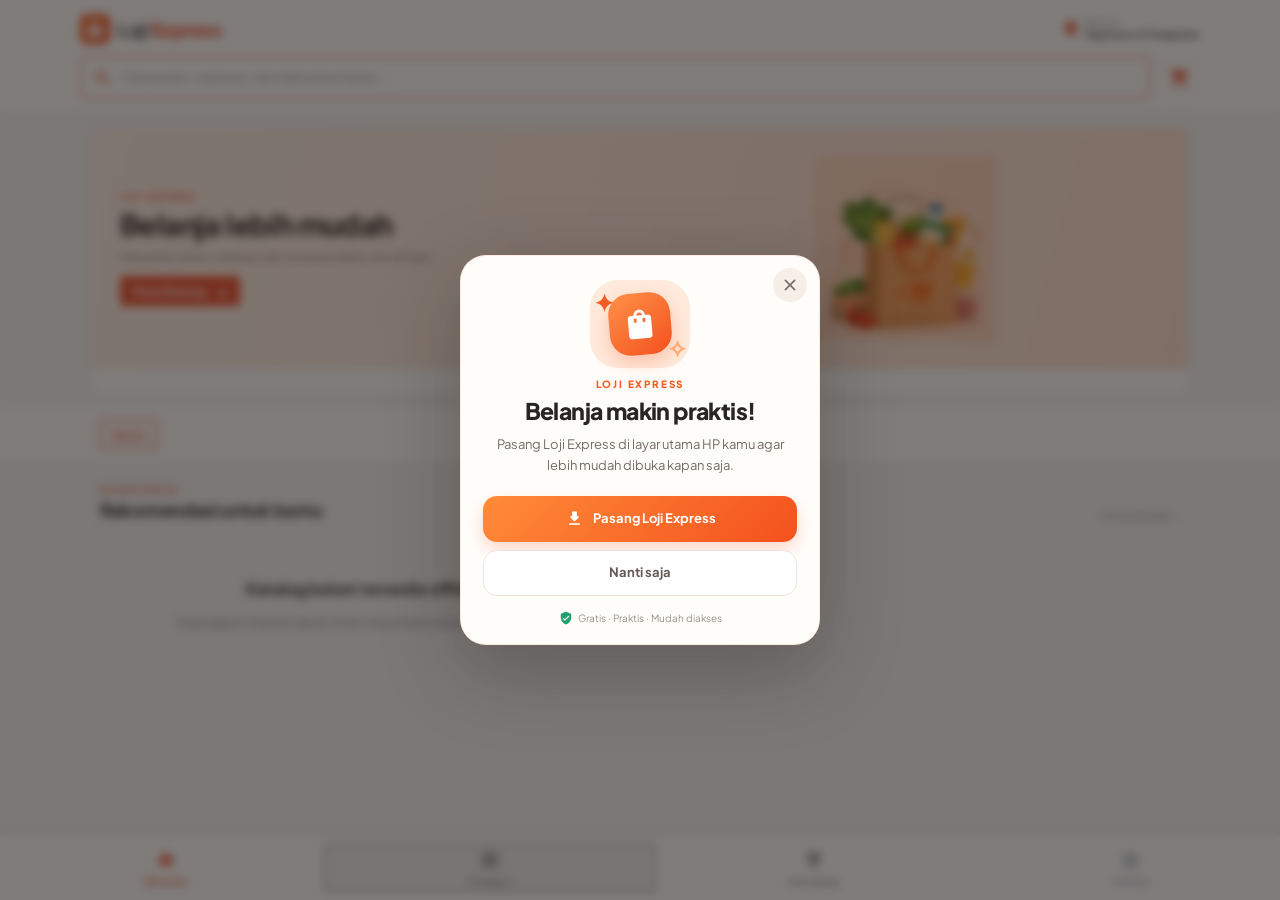
==== commit 274e213d: "Improve marketplace bottom navigation" ====
--- a/index.html
+++ b/index.html
@@ -90,18 +90,25 @@
         </div>
     </main>
 
-    <nav class="dock-nav">
-        <a href="index.html" class="dock-link active">
-            <span class="material-icons-round">local_mall</span>
-            Belanja
+    <nav class="dock-nav marketplace-dock-nav" aria-label="Navigasi utama">
+        <a href="index.html" class="dock-link active" aria-current="page">
+            <span class="dock-icon-wrap"><span class="material-icons-round">home</span></span>
+            <span class="dock-link-label">Beranda</span>
         </a>
-        <a href="order.html" class="dock-link">
-            <span class="material-icons-round">shopping_bag</span>
-            Keranjang
+        <button type="button" class="dock-link" onclick="scrollKeKategori()" aria-label="Lihat kategori produk">
+            <span class="dock-icon-wrap"><span class="material-icons-round">grid_view</span></span>
+            <span class="dock-link-label">Kategori</span>
+        </button>
+        <a href="order.html" class="dock-link dock-cart-link">
+            <span class="dock-icon-wrap">
+                <span class="material-icons-round">shopping_cart</span>
+                <span class="dock-cart-badge" id="cart-count-badge" hidden>0</span>
+            </span>
+            <span class="dock-link-label">Keranjang</span>
         </a>
         <button type="button" class="dock-link dock-help-button" onclick="bukaPusatBantuan()" aria-haspopup="dialog" aria-controls="help-center-overlay">
-            <span class="material-icons-round">support_agent</span>
-            Bantuan
+            <span class="dock-icon-wrap"><span class="material-icons-round">apps</span></span>
+            <span class="dock-link-label">Lainnya</span>
         </button>
     </nav>
 
--- a/style.css
+++ b/style.css
@@ -1687,3 +1687,493 @@
 @media (prefers-reduced-motion:reduce) {
   .dock-nav,.promo-slide,.premium-card { transition:none !important; }
 }
+
+
+/* =====================================================
+   LOJI EXPRESS — MARKETPLACE STOREFRONT
+   Arah visual: marketplace mobile-first, padat, rapi,
+   dan konsisten seperti aplikasi belanja modern.
+   ===================================================== */
+body {
+  background:#f5f5f5;
+  color:#252525;
+  padding-bottom:82px;
+  letter-spacing:0;
+}
+.market-header {
+  position:sticky;
+  top:0;
+  z-index:100;
+  width:100%;
+  box-sizing:border-box;
+  padding:10px max(14px,calc((100% - 1120px)/2)) 11px;
+  background:#fff;
+  border-bottom:1px solid #ededed;
+  box-shadow:0 2px 7px rgba(0,0,0,.035);
+}
+.market-header-top {
+  display:flex;
+  align-items:center;
+  justify-content:space-between;
+  gap:12px;
+  min-height:34px;
+  margin-bottom:9px;
+}
+.market-brand {
+  display:inline-flex;
+  align-items:center;
+  gap:8px;
+  min-width:0;
+  color:#252525;
+  text-decoration:none;
+  font-size:17px;
+  font-weight:600;
+  letter-spacing:-.5px;
+}
+.market-brand strong { color:#ee4d2d; font-weight:800; }
+.market-brand-logo {
+  display:block;
+  width:30px;
+  height:30px;
+  object-fit:contain;
+  flex:0 0 30px;
+}
+.market-delivery {
+  display:flex;
+  align-items:center;
+  justify-content:flex-end;
+  gap:5px;
+  min-width:0;
+  color:#ee4d2d;
+}
+.market-delivery > .material-icons-round { font-size:18px; }
+.market-delivery span:last-child {
+  display:flex;
+  flex-direction:column;
+  min-width:0;
+  line-height:1.25;
+}
+.market-delivery small {
+  color:#888;
+  font-size:9px;
+  font-weight:500;
+}
+.market-delivery strong {
+  max-width:190px;
+  overflow:hidden;
+  color:#444;
+  font-size:10px;
+  font-weight:700;
+  text-overflow:ellipsis;
+  white-space:nowrap;
+}
+.market-search-row {
+  display:flex;
+  align-items:center;
+  gap:10px;
+  width:100%;
+}
+.market-search-trigger {
+  flex:1 1 auto;
+  width:auto;
+  height:40px;
+  min-width:0;
+  display:flex;
+  align-items:center;
+  justify-content:flex-start;
+  gap:9px;
+  padding:0 12px;
+  border:1px solid #ee4d2d;
+  border-radius:5px;
+  background:#fff;
+  color:#999;
+  text-align:left;
+  box-shadow:none;
+}
+.market-search-trigger .material-icons-round {
+  flex:0 0 auto;
+  color:#ee4d2d;
+  font-size:20px;
+}
+.market-search-trigger span:last-child {
+  overflow:hidden;
+  font-family:inherit;
+  font-size:11px;
+  font-weight:500;
+  text-overflow:ellipsis;
+  white-space:nowrap;
+}
+.market-cart-shortcut {
+  width:40px;
+  height:40px;
+  flex:0 0 40px;
+  display:flex;
+  align-items:center;
+  justify-content:center;
+  border:1px solid #eee;
+  border-radius:5px;
+  color:#ee4d2d;
+  text-decoration:none;
+}
+.market-cart-shortcut .material-icons-round { font-size:22px; }
+.search-modal {
+  top:0;
+  padding:12px 14px;
+  background:#fff;
+  border-bottom:1px solid #eee;
+}
+.search-box-container {
+  max-width:1120px;
+  min-height:42px;
+  border:1px solid #ee4d2d;
+  border-radius:5px;
+  background:#fff;
+}
+.promo-carousel {
+  width:calc(100% - 24px);
+  max-width:1096px;
+  margin:12px auto 10px;
+  overflow:hidden;
+  border:0;
+  border-radius:7px;
+  background:#fff;
+  box-shadow:0 1px 4px rgba(0,0,0,.06);
+}
+.promo-slide {
+  min-height:clamp(148px,31vw,220px);
+  padding:clamp(14px,3vw,28px);
+  gap:10px;
+  background:linear-gradient(105deg,#fff1e9 0%,#ffe0d1 100%);
+}
+.promo-copy { flex:1 1 58%; }
+.promo-kicker {
+  margin-bottom:6px;
+  color:#ee4d2d;
+  font-size:9px;
+  font-weight:800;
+  letter-spacing:1.2px;
+}
+.promo-copy h2 {
+  margin:0 0 7px;
+  color:#302a28;
+  font-size:clamp(18px,4vw,29px);
+  line-height:1.16;
+  letter-spacing:-.6px;
+}
+.promo-copy p {
+  margin:0 0 11px;
+  color:#75645d;
+  font-size:clamp(9px,1.7vw,11px);
+  line-height:1.5;
+}
+.promo-cta {
+  display:inline-flex;
+  align-items:center;
+  justify-content:center;
+  min-height:30px;
+  padding:0 12px;
+  border-radius:4px;
+  background:#ee4d2d;
+  color:#fff;
+  font-size:10px;
+  font-weight:700;
+  text-decoration:none;
+}
+.promo-slide img {
+  flex:0 1 39%;
+  width:39%;
+  max-width:240px;
+  max-height:185px;
+  object-fit:contain;
+  object-position:center;
+}
+.promo-controls {
+  height:25px;
+  display:flex;
+  align-items:center;
+  justify-content:center;
+  gap:9px;
+  padding:0 0 5px;
+  background:#fff;
+}
+.promo-arrow {
+  width:22px;
+  height:22px;
+  flex:0 0 22px;
+  border:0;
+  border-radius:50%;
+  background:#f7f7f7;
+  color:#ee4d2d;
+  line-height:1;
+}
+.promo-dots { display:flex; align-items:center; gap:5px; }
+.promo-dots button {
+  width:5px;
+  height:5px;
+  padding:0;
+  border:0;
+  border-radius:50%;
+  background:#ddd;
+}
+.promo-dots button.active {
+  width:15px;
+  border-radius:5px;
+  background:#ee4d2d;
+}
+.category-scroll {
+  position:relative;
+  top:auto;
+  z-index:1;
+  width:100%;
+  box-sizing:border-box;
+  display:flex;
+  gap:8px;
+  overflow-x:auto;
+  padding:11px 12px;
+  background:#fff;
+  border-top:1px solid #f1f1f1;
+  border-bottom:1px solid #eee;
+  scrollbar-width:none;
+}
+.category-scroll::-webkit-scrollbar { display:none; }
+.category-tab {
+  flex:0 0 auto;
+  min-height:31px;
+  padding:0 13px;
+  border:1px solid #e8e8e8;
+  border-radius:4px;
+  background:#fff;
+  color:#555;
+  font-size:10px;
+  font-weight:600;
+  box-shadow:none;
+}
+.category-tab.active {
+  border-color:#ee4d2d;
+  background:#fff4f1;
+  color:#ee4d2d;
+  box-shadow:none;
+}
+.catalog-container {
+  width:100%;
+  max-width:1120px;
+  box-sizing:border-box;
+  margin:0 auto;
+  padding:16px 10px 30px;
+}
+.marketplace-catalog-heading {
+  display:flex;
+  align-items:flex-end;
+  justify-content:space-between;
+  gap:10px;
+  min-height:39px;
+  margin:0 2px 11px;
+}
+.marketplace-catalog-heading > div { min-width:0; }
+.marketplace-eyebrow {
+  display:block;
+  margin-bottom:3px;
+  color:#ee4d2d;
+  font-size:8px;
+  font-weight:800;
+  letter-spacing:1px;
+}
+.marketplace-catalog-heading h2 {
+  margin:0;
+  color:#333;
+  font-size:15px;
+  font-weight:800;
+  line-height:1.3;
+  letter-spacing:-.3px;
+}
+.marketplace-product-count {
+  flex:0 0 auto;
+  color:#999;
+  font-size:9px;
+  font-weight:600;
+}
+.marketplace-product-grid {
+  display:grid;
+  grid-template-columns:repeat(2,minmax(0,1fr));
+  align-items:stretch;
+  grid-auto-rows:1fr;
+  gap:8px;
+}
+.marketplace-product-grid .premium-card {
+  min-width:0;
+  height:100%;
+  border:1px solid #ededed;
+  border-radius:5px;
+  background:#fff;
+  box-shadow:0 1px 2px rgba(0,0,0,.025);
+  transition:box-shadow .18s ease,transform .18s ease;
+}
+.marketplace-product-grid .img-container {
+  width:100%;
+  aspect-ratio:1 / 1;
+  padding:0;
+  background:#fafafa;
+}
+.marketplace-product-grid .premium-img {
+  width:100%;
+  height:100%;
+  object-fit:cover;
+  object-position:center;
+}
+.marketplace-product-grid .tag-stok {
+  top:7px;
+  left:7px;
+  min-height:19px;
+  padding:0 6px;
+  border-radius:3px;
+  font-size:8px;
+  font-weight:700;
+}
+.marketplace-product-grid .stok-ready {
+  background:rgba(255,255,255,.94);
+  color:#666;
+}
+.marketplace-product-grid .stok-habis {
+  background:#777;
+  color:#fff;
+}
+.marketplace-product-grid .habis-blur { opacity:.7; }
+.marketplace-product-grid .info-container {
+  min-width:0;
+  min-height:91px;
+  box-sizing:border-box;
+  display:flex;
+  flex:1 1 auto;
+  flex-direction:column;
+  justify-content:space-between;
+  gap:7px;
+  padding:9px;
+}
+.marketplace-product-grid .item-name {
+  min-height:2.8em;
+  max-height:2.8em;
+  margin:0;
+  overflow:hidden;
+  color:#333;
+  font-size:10px;
+  font-weight:500;
+  line-height:1.4;
+  display:-webkit-box;
+  -webkit-line-clamp:2;
+  -webkit-box-orient:vertical;
+}
+.marketplace-product-grid .price-action-row {
+  min-height:29px;
+  display:flex;
+  align-items:center;
+  justify-content:space-between;
+  gap:5px;
+  margin-top:auto;
+}
+.marketplace-product-grid .item-price {
+  min-width:0;
+  margin:0;
+  overflow-wrap:anywhere;
+  color:#ee4d2d;
+  font-size:12px;
+  font-weight:800;
+  line-height:1.2;
+}
+.marketplace-product-grid .btn-round-add {
+  width:28px;
+  height:28px;
+  flex:0 0 28px;
+  display:flex;
+  align-items:center;
+  justify-content:center;
+  padding:0;
+  border:0;
+  border-radius:4px;
+  background:#ee4d2d;
+  color:#fff;
+}
+.marketplace-product-grid .btn-round-add .material-icons-round { font-size:17px !important; }
+.marketplace-product-grid .disabled-btn { background:#ddd; color:#888; }
+.dock-nav {
+  position:fixed;
+  left:0;
+  right:0;
+  bottom:0;
+  width:100%;
+  max-width:none;
+  height:58px;
+  box-sizing:content-box;
+  margin:0;
+  padding:4px 8px calc(4px + env(safe-area-inset-bottom));
+  display:flex;
+  align-items:center;
+  justify-content:space-around;
+  gap:0;
+  border:0;
+  border-top:1px solid #e8e8e8;
+  border-radius:0;
+  background:rgba(255,255,255,.98);
+  box-shadow:0 -2px 8px rgba(0,0,0,.045);
+  backdrop-filter:blur(12px);
+}
+.dock-link {
+  flex:1 1 0;
+  min-width:0;
+  min-height:48px;
+  display:flex;
+  flex-direction:column;
+  align-items:center;
+  justify-content:center;
+  gap:3px;
+  color:#888;
+  font-size:9px;
+  font-weight:600;
+  text-decoration:none;
+}
+.dock-link .material-icons-round { color:inherit; font-size:20px; }
+.dock-link.active,
+.dock-link.active .material-icons-round { color:#ee4d2d; }
+.dock-link:active { background:#fff5f2; }
+@media (min-width:600px) {
+  body { padding-bottom:78px; }
+  .market-header { padding-top:12px; padding-bottom:12px; }
+  .market-header-top { margin-bottom:10px; }
+  .market-brand { font-size:19px; }
+  .market-search-trigger { height:43px; }
+  .market-search-trigger span:last-child { font-size:12px; }
+  .promo-carousel { margin-top:16px; margin-bottom:13px; }
+  .category-scroll { padding-left:max(18px,calc((100% - 1084px)/2)); padding-right:max(18px,calc((100% - 1084px)/2)); }
+  .catalog-container { padding:20px 18px 35px; }
+  .marketplace-catalog-heading h2 { font-size:18px; }
+  .marketplace-product-grid { grid-template-columns:repeat(3,minmax(0,1fr)); gap:12px; }
+  .marketplace-product-grid .info-container { min-height:105px; padding:11px; }
+  .marketplace-product-grid .item-name { font-size:12px; }
+  .marketplace-product-grid .item-price { font-size:14px; }
+  .dock-nav { height:60px; }
+  .dock-link { font-size:10px; }
+}
+@media (min-width:900px) {
+  .marketplace-product-grid { grid-template-columns:repeat(4,minmax(0,1fr)); gap:14px; }
+  .market-header { padding-left:max(24px,calc((100% - 1120px)/2)); padding-right:max(24px,calc((100% - 1120px)/2)); }
+  .promo-carousel { width:calc(100% - 48px); }
+  .marketplace-product-grid .premium-card:hover { transform:translateY(-2px); box-shadow:0 5px 16px rgba(0,0,0,.08); }
+  .dock-nav { height:56px; }
+}
+@media (max-width:360px) {
+  .market-brand { font-size:15px; }
+  .market-brand-logo { width:26px; height:26px; flex-basis:26px; }
+  .market-delivery strong { max-width:135px; font-size:9px; }
+  .market-search-trigger { height:38px; padding:0 9px; }
+  .market-search-trigger span:last-child { font-size:9px; }
+  .market-cart-shortcut { width:38px; height:38px; flex-basis:38px; }
+  .promo-slide { min-height:142px; }
+  .promo-copy h2 { font-size:16px; }
+  .promo-copy p { font-size:9px; }
+  .catalog-container { padding-left:8px; padding-right:8px; }
+  .marketplace-product-grid { gap:6px; }
+  .marketplace-product-grid .info-container { min-height:84px; padding:7px; }
+  .marketplace-product-grid .item-price { font-size:11px; }
+}
+@media (prefers-reduced-motion:reduce) {
+  .marketplace-product-grid .premium-card { transition:none; }
+}
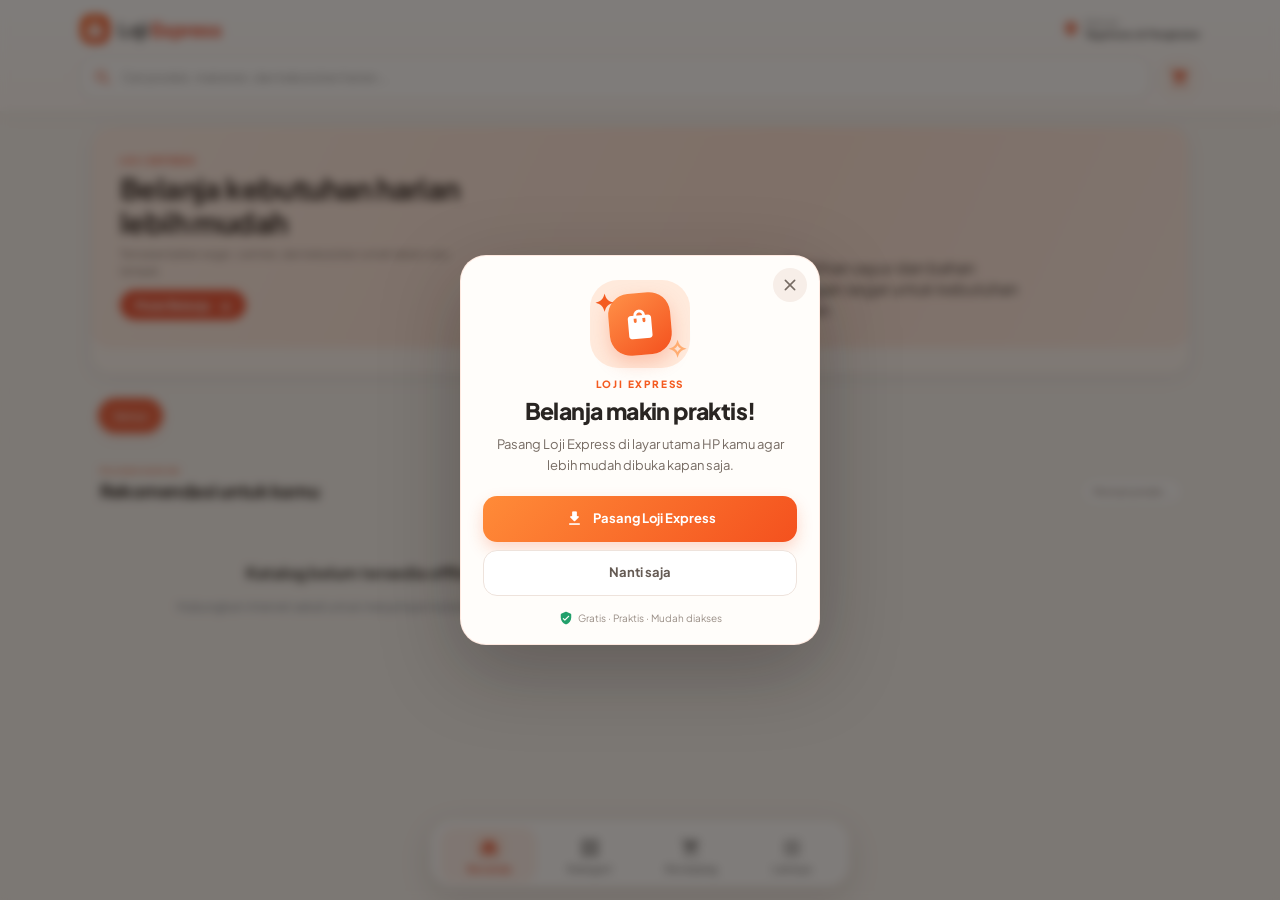
==== commit 701952c1: "Refresh Loji Express hero photography and copy" ====
--- a/index.html
+++ b/index.html
@@ -53,16 +53,16 @@
     <section class="promo-carousel" aria-label="Informasi dan promosi Loji Express">
       <div class="promo-track" id="promo-track">
         <article class="promo-slide">
-          <div class="promo-copy"><span class="promo-kicker">LOJI EXPRESS</span><h2>Belanja lebih mudah</h2><p>Kebutuhan harian, makanan, dan minuman dalam satu tempat.</p><a class="promo-cta" href="#konten-produk">Mulai Belanja <span aria-hidden="true">→</span></a></div>
-          <img src="assets/slide-belanja.webp" alt="Ilustrasi tas belanja berisi kebutuhan harian" loading="eager">
+          <div class="promo-copy"><span class="promo-kicker">LOJI EXPRESS</span><h2>Belanja kebutuhan harian lebih mudah</h2><p>Temukan bahan segar, camilan, dan kebutuhan rumah dalam satu tempat.</p><a class="promo-cta" href="#konten-produk">Mulai Belanja <span aria-hidden="true">→</span></a></div>
+          <img src="https://images.unsplash.com/photo-1542838132-92c53300491e?auto=format&fit=crop&w=1100&q=85" alt="Pilihan sayur dan bahan pangan segar untuk kebutuhan harian" loading="eager">
         </article>
         <article class="promo-slide">
           <div class="promo-copy"><span class="promo-kicker">MITRA LOJI EXPRESS</span><h2>Punya usaha? Yuk, bergabung!</h2><p>Kenalkan produk usahamu ke lebih banyak pelanggan. Pendaftaran mitra gratis.</p><a class="promo-cta" href="#" data-mitra-link>Gabung Gratis <span aria-hidden="true">→</span></a></div>
-          <img src="assets/slide-mitra.webp" alt="Ilustrasi pemilik toko dengan pendaftaran mitra gratis" loading="lazy">
+          <img src="https://images.unsplash.com/photo-155674ૂ?auto=format&fit=crop&w=1100&q=85" alt="Suasana toko lokal dan produk pilihan mitra" loading="lazy">
         </article>
         <article class="promo-slide">
-          <div class="promo-copy"><span class="promo-kicker">PRAKTIS SETIAP HARI</span><h2>Pesanan siap diantar</h2><p>Belanja kebutuhanmu dengan praktis, tanpa perlu keluar rumah.</p><a class="promo-cta" href="#konten-produk">Lihat Produk <span aria-hidden="true">→</span></a></div>
-          <img src="assets/slide-pesanan.webp" alt="Ilustrasi tas dan paket pesanan siap dikirim" loading="lazy">
+          <div class="promo-copy"><span class="promo-kicker">PRAKTIS SETIAP HARI</span><h2>Belanja praktis, tinggal pesan</h2><p>Belanja kebutuhanmu dengan praktis, tanpa perlu keluar rumah.</p><a class="promo-cta" href="#konten-produk">Lihat Produk <span aria-hidden="true">→</span></a></div>
+          <img src="https://images.unsplash.com/photo-1607082349566-187342175e2f?auto=format&fit=crop&w=1100&q=85" alt="Belanja kebutuhan harian yang praktis" loading="lazy">
         </article>
       </div>
       <div class="promo-controls" aria-label="Navigasi banner">
--- a/style.css
+++ b/style.css
@@ -2177,3 +2177,180 @@
 @media (prefers-reduced-motion:reduce) {
   .marketplace-product-grid .premium-card { transition:none; }
 }
+
+
+/* Navigasi marketplace — empat tujuan utama, simetris dan ramah layar kecil. */
+body { padding-bottom: calc(78px + env(safe-area-inset-bottom)); }
+.marketplace-dock-nav {
+  position:fixed; z-index:120; left:50%; right:auto;
+  bottom:calc(10px + env(safe-area-inset-bottom));
+  width:min(440px,calc(100% - 28px)); height:66px; box-sizing:border-box;
+  margin:0; padding:6px 8px; display:grid;
+  grid-template-columns:repeat(4,minmax(0,1fr)); align-items:center;
+  justify-content:stretch; gap:4px; transform:translateX(-50%);
+  border:1px solid rgba(235,235,235,.95); border-radius:19px;
+  background:rgba(255,255,255,.97); box-shadow:0 7px 28px rgba(35,35,35,.13);
+  backdrop-filter:blur(16px); -webkit-backdrop-filter:blur(16px);
+}
+.marketplace-dock-nav .dock-link {
+  position:relative; width:100%; min-width:0; min-height:52px; height:52px;
+  box-sizing:border-box; padding:4px 2px; display:flex; flex-direction:column;
+  align-items:center; justify-content:center; gap:2px; border:0; border-radius:13px;
+  background:transparent; color:#858585; font-family:inherit; font-size:10px;
+  font-weight:600; line-height:1.1; text-decoration:none; cursor:pointer;
+  -webkit-tap-highlight-color:transparent;
+}
+.marketplace-dock-nav .dock-icon-wrap {
+  position:relative; width:30px; height:27px; display:flex; align-items:center;
+  justify-content:center; border-radius:9px;
+}
+.marketplace-dock-nav .dock-icon-wrap > .material-icons-round { color:inherit; font-size:22px; line-height:1; }
+.marketplace-dock-nav .dock-link-label { white-space:nowrap; }
+.marketplace-dock-nav .dock-link.active { background:#fff1ec; color:#ee4d2d; }
+.marketplace-dock-nav .dock-link.active .dock-icon-wrap { background:#ffe2d8; }
+.marketplace-dock-nav .dock-link:active { background:#fff5f1; }
+.dock-cart-badge {
+  position:absolute; top:-5px; right:-7px; min-width:16px; height:16px;
+  box-sizing:border-box; padding:0 4px; display:flex; align-items:center;
+  justify-content:center; border:1.5px solid #fff; border-radius:10px;
+  background:#ee4d2d; color:#fff; font-size:9px; font-weight:800; line-height:1;
+}
+.dock-cart-badge[hidden] { display:none; }
+@media (min-width:600px) {
+  body { padding-bottom:calc(88px + env(safe-area-inset-bottom)); }
+  .marketplace-dock-nav { bottom:calc(16px + env(safe-area-inset-bottom)); height:70px; }
+  .marketplace-dock-nav .dock-link { height:56px; font-size:11px; }
+}
+@media (max-width:360px) {
+  .marketplace-dock-nav { width:calc(100% - 20px); bottom:calc(7px + env(safe-area-inset-bottom)); height:62px; padding:4px 5px; border-radius:16px; }
+  .marketplace-dock-nav .dock-link { min-height:50px; height:50px; font-size:9px; }
+  .marketplace-dock-nav .dock-icon-wrap > .material-icons-round { font-size:21px; }
+}
+@media (prefers-reduced-motion:reduce) { .marketplace-dock-nav { transition:none !important; } }
+
+
+/* LOJI EXPRESS — soft marketplace finish */
+:root {
+  --bg-soft: #f8f5f1;
+  --accent-orange: #f05a35;
+  --accent-gradient: linear-gradient(135deg, #ff8755 0%, #ef5533 100%);
+}
+body { background: #f8f5f1; color: #302d2a; }
+.market-header {
+  background: linear-gradient(180deg,#fff 0%,#fffaf7 100%);
+  border-bottom: 0;
+  box-shadow: 0 3px 18px rgba(91,61,45,.045);
+}
+.market-brand-logo { border-radius: 11px; }
+.market-delivery { color: #7d716a; }
+.market-delivery .material-icons-round { color: #ef6845; }
+.market-search-trigger {
+  border: 1px solid #f0e6df;
+  border-radius: 15px;
+  background: #fff;
+  box-shadow: 0 2px 8px rgba(74,49,36,.035);
+}
+.market-search-trigger .material-icons-round { color: #ed6845; }
+.market-cart-shortcut {
+  border: 1px solid #f0e6df;
+  border-radius: 14px;
+  background: #fff7f2;
+  color: #ed6845;
+}
+.promo-carousel {
+  border-radius: 18px;
+  background: #fff8f3;
+  box-shadow: 0 5px 18px rgba(92,58,39,.07);
+}
+.promo-slide {
+  border-radius: 18px;
+  background: linear-gradient(115deg,#fff0e7 0%,#ffe3d5 58%,#ffede4 100%);
+}
+.promo-copy h2 { color: #3b302b; }
+.promo-cta { border-radius: 999px; padding: 0 15px; }
+.promo-controls { background: transparent; }
+.promo-arrow { background: #fff; border: 1px solid #f2ddd2; }
+.category-scroll {
+  background: transparent;
+  border: 0;
+  padding-top: 12px;
+  padding-bottom: 12px;
+}
+.category-tab {
+  min-height: 35px;
+  border-radius: 999px;
+  border-color: #eee4dd;
+  background: #fff;
+  color: #746960;
+  padding-left: 15px;
+  padding-right: 15px;
+  box-shadow: 0 2px 7px rgba(80,55,40,.035);
+}
+.category-tab.active {
+  border-color: #f05a35;
+  background: #f05a35;
+  color: #fff;
+  box-shadow: 0 4px 10px rgba(240,90,53,.18);
+}
+.catalog-container { padding-top: 18px; }
+.marketplace-catalog-heading { margin-bottom: 14px; }
+.marketplace-eyebrow { color: #e97853; letter-spacing: 1.15px; }
+.marketplace-catalog-heading h2 { color: #332d29; letter-spacing: -.45px; }
+.marketplace-product-count {
+  padding: 5px 9px;
+  border-radius: 999px;
+  background: #fff;
+  color: #8b7c72;
+}
+.marketplace-product-grid { gap: 11px; }
+.marketplace-product-grid .premium-card {
+  border: 1px solid #f0e9e3;
+  border-radius: 17px;
+  background: #fff;
+  box-shadow: 0 3px 12px rgba(75,53,39,.045);
+  overflow: hidden;
+}
+.marketplace-product-grid .img-container { background: #fbf8f5; }
+.marketplace-product-grid .premium-img { padding: 7px; }
+.marketplace-product-grid .tag-stok {
+  top: 9px; left: 9px;
+  border-radius: 999px;
+  padding: 4px 8px;
+}
+.marketplace-product-grid .info-container { padding: 11px; gap: 9px; }
+.marketplace-product-grid .item-name {
+  color: #39332f;
+  font-size: 11px;
+  line-height: 1.48;
+}
+.marketplace-product-grid .item-price { color: #e95a39; font-size: 13px; }
+.marketplace-product-grid .btn-round-add {
+  width: 31px; height: 31px; flex-basis: 31px;
+  border-radius: 11px;
+  background: #fff0e9;
+  color: #e95a39;
+}
+.marketplace-product-grid .btn-round-add:active { transform: scale(.94); }
+.marketplace-dock-nav {
+  width: min(420px,calc(100% - 30px));
+  height: 68px;
+  bottom: calc(13px + env(safe-area-inset-bottom));
+  padding: 7px 9px;
+  border: 1px solid rgba(245,235,228,.95);
+  border-radius: 23px;
+  background: rgba(255,255,255,.94);
+  box-shadow: 0 9px 30px rgba(72,49,35,.14);
+}
+.marketplace-dock-nav .dock-link { border-radius: 15px; }
+.marketplace-dock-nav .dock-link.active { background: #fff2ec; color: #e95a39; }
+.marketplace-dock-nav .dock-link.active .dock-icon-wrap { background: #ffe3d7; }
+@media (min-width:600px) {
+  .marketplace-product-grid { gap: 14px; }
+  .marketplace-product-grid .premium-card { border-radius: 19px; }
+  .marketplace-product-grid .info-container { padding: 13px; }
+}
+@media (max-width:360px) {
+  .marketplace-product-grid { gap: 8px; }
+  .marketplace-product-grid .premium-card { border-radius: 14px; }
+  .marketplace-product-grid .info-container { padding: 8px; }
+}
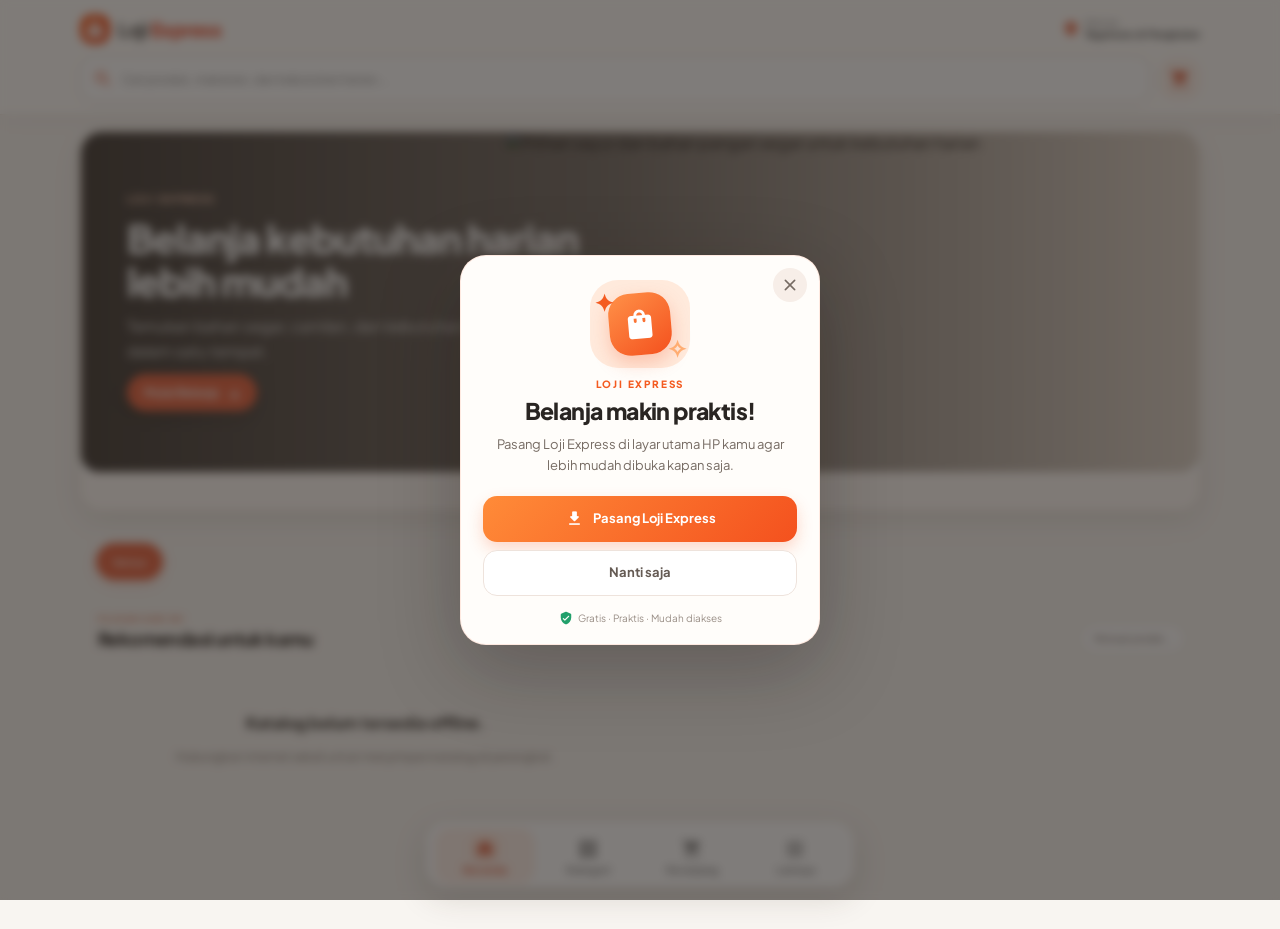
==== commit b78a83a4: "Fix partner banner photography source" ====
--- a/index.html
+++ b/index.html
@@ -58,7 +58,7 @@
         </article>
         <article class="promo-slide">
           <div class="promo-copy"><span class="promo-kicker">MITRA LOJI EXPRESS</span><h2>Punya usaha? Yuk, bergabung!</h2><p>Kenalkan produk usahamu ke lebih banyak pelanggan. Pendaftaran mitra gratis.</p><a class="promo-cta" href="#" data-mitra-link>Gabung Gratis <span aria-hidden="true">→</span></a></div>
-          <img src="https://images.unsplash.com/photo-155674ૂ?auto=format&fit=crop&w=1100&q=85" alt="Suasana toko lokal dan produk pilihan mitra" loading="lazy">
+          <img src="https://images.unsplash.com/photo-1556742049-0cfed4f6a45d?auto=format&fit=crop&w=1100&q=85" alt="Suasana transaksi dan layanan toko lokal" loading="lazy">
         </article>
         <article class="promo-slide">
           <div class="promo-copy"><span class="promo-kicker">PRAKTIS SETIAP HARI</span><h2>Belanja praktis, tinggal pesan</h2><p>Belanja kebutuhanmu dengan praktis, tanpa perlu keluar rumah.</p><a class="promo-cta" href="#konten-produk">Lihat Produk <span aria-hidden="true">→</span></a></div>
--- a/style.css
+++ b/style.css
@@ -2354,3 +2354,144 @@
   .marketplace-product-grid .premium-card { border-radius: 14px; }
   .marketplace-product-grid .info-container { padding: 8px; }
 }
+
+
+/* LOJI EXPRESS — Warm & Elegant redesign, November 2026 */
+:root {
+  --bg-soft: #f8f5f1;
+  --accent-orange: #e96845;
+  --accent-gradient: linear-gradient(135deg,#f28b63 0%,#df5b3b 100%);
+  --text-dark: #332e2a;
+  --text-gray: #82766d;
+}
+html { scroll-behavior: smooth; }
+body { background: #f8f5f1; color: #332e2a; }
+.market-header {
+  background: rgba(255,253,250,.97);
+  border-bottom: 1px solid #f0e7df;
+  box-shadow: 0 4px 20px rgba(72,49,35,.045);
+}
+.market-brand { color:#342e2a; }
+.market-brand-logo { border-radius:12px; }
+.market-delivery { color:#81746b; }
+.market-delivery .material-icons-round { color:#e96845; }
+.market-search-trigger {
+  min-height:46px; border:1px solid #eee3da; border-radius:15px;
+  background:#fff; box-shadow:0 3px 12px rgba(67,47,34,.045);
+}
+.market-search-trigger .material-icons-round { color:#e96845; }
+.market-cart-shortcut {
+  border:1px solid #f0e2d9; border-radius:14px;
+  background:#fff4ed; color:#df6241;
+}
+.promo-carousel {
+  margin:16px auto 20px; width:calc(100% - 32px); max-width:1120px;
+  border:1px solid #f0e5dc; border-radius:22px; overflow:hidden;
+  background:#fff; box-shadow:0 10px 28px rgba(76,51,35,.09);
+}
+.promo-slide {
+  position:relative; min-height:clamp(220px,28vw,340px);
+  padding:clamp(22px,4vw,46px); gap:20px;
+  background:#eee4d9; isolation:isolate;
+}
+.promo-slide::before {
+  content:""; position:absolute; inset:0; z-index:0;
+  background:linear-gradient(90deg,rgba(35,29,25,.82) 0%,rgba(35,29,25,.56) 48%,rgba(35,29,25,.08) 100%);
+}
+.promo-copy { position:relative; z-index:2; flex:1 1 52%; max-width:510px; }
+.promo-kicker { color:#ffd0b9; font-size:10px; letter-spacing:1.7px; margin-bottom:12px; }
+.promo-copy h2 {
+  max-width:470px; color:#fff; font-size:clamp(23px,4vw,39px);
+  line-height:1.12; letter-spacing:-1px; margin-bottom:10px;
+}
+.promo-copy p { max-width:390px; color:rgba(255,255,255,.88); font-size:clamp(12px,1.4vw,15px); line-height:1.65; }
+.promo-cta {
+  background:#e96845; border-radius:999px; padding:11px 17px;
+  box-shadow:0 5px 15px rgba(20,15,12,.2); font-size:12px;
+}
+.promo-slide img {
+  position:absolute; inset:0 0 0 auto; z-index:-1;
+  width:62%; height:100%; max-width:none; max-height:none;
+  object-fit:cover; object-position:center; opacity:1;
+  mix-blend-mode:normal;
+}
+.promo-controls { height:38px; gap:12px; background:#fffaf6; padding-bottom:0; }
+.promo-arrow { width:25px; height:25px; flex-basis:25px; color:#df6241; border:1px solid #f0e3da; }
+.promo-dots button { background:#e9c9ba; }
+.promo-dots button.active { background:#e96845; }
+.category-scroll {
+  max-width:1120px; margin:0 auto; padding:12px 16px 15px;
+  background:transparent; border:0; gap:9px;
+}
+.category-tab {
+  min-height:37px; padding:0 16px; border:1px solid #eee3da;
+  border-radius:999px; background:#fff; color:#786c63;
+  box-shadow:0 2px 8px rgba(75,53,39,.035);
+}
+.category-tab.active { background:#e96845; border-color:#e96845; color:#fff; box-shadow:0 4px 12px rgba(233,104,69,.2); }
+.catalog-container { max-width:1120px; padding-top:16px; }
+.marketplace-catalog-heading { margin:0 0 16px; align-items:flex-end; }
+.marketplace-eyebrow { color:#df7956; letter-spacing:1.5px; }
+.marketplace-catalog-heading h2 { color:#332e2a; letter-spacing:-.6px; }
+.marketplace-product-count { border-radius:999px; padding:6px 10px; background:#fff; color:#857970; }
+.marketplace-product-grid {
+  grid-template-columns:repeat(2,minmax(0,1fr));
+  gap:12px; align-items:stretch; grid-auto-rows:1fr;
+}
+.marketplace-product-grid .premium-card {
+  display:flex; flex-direction:column; min-width:0; height:100%;
+  overflow:hidden; border:1px solid #eee6df; border-radius:17px;
+  background:#fff; box-shadow:0 3px 13px rgba(72,49,35,.05);
+}
+.marketplace-product-grid .img-container { background:#fbf8f5; aspect-ratio:1/1; }
+.marketplace-product-grid .premium-img { width:100%; height:100%; padding:8px; object-fit:contain; }
+.marketplace-product-grid .tag-stok { top:9px; left:9px; border-radius:999px; padding:4px 8px; }
+.marketplace-product-grid .info-container {
+  display:flex; flex:1 1 auto; flex-direction:column; justify-content:space-between;
+  min-height:104px; gap:9px; padding:11px;
+}
+.marketplace-product-grid .item-name {
+  min-height:2.8em; max-height:2.8em; color:#39332f;
+  font-size:11px; line-height:1.45; font-weight:600;
+}
+.marketplace-product-grid .price-action-row {
+  min-height:32px; display:flex; align-items:center; justify-content:space-between;
+  gap:7px; margin-top:auto;
+}
+.marketplace-product-grid .item-price { color:#e45f3d; font-size:13px; font-weight:800; }
+.marketplace-product-grid .btn-round-add {
+  width:32px; height:32px; flex:0 0 32px; border-radius:11px;
+  background:#fff0e9; color:#df6241;
+}
+.marketplace-dock-nav {
+  width:min(430px,calc(100% - 28px)); height:68px;
+  bottom:calc(12px + env(safe-area-inset-bottom)); padding:7px 9px;
+  border:1px solid rgba(240,230,222,.96); border-radius:22px;
+  background:rgba(255,255,255,.96); box-shadow:0 10px 32px rgba(63,44,32,.15);
+}
+.marketplace-dock-nav .dock-link { border-radius:15px; }
+.marketplace-dock-nav .dock-link.active { background:#fff1ea; color:#df6241; }
+.marketplace-dock-nav .dock-link.active .dock-icon-wrap { background:#ffe2d5; }
+@media(min-width:600px) {
+  .marketplace-product-grid { grid-template-columns:repeat(4,minmax(0,1fr)); gap:15px; }
+  .marketplace-product-grid .premium-card { border-radius:19px; }
+  .marketplace-product-grid .info-container { min-height:112px; padding:13px; }
+}
+@media(max-width:420px) {
+  .promo-carousel { width:calc(100% - 22px); margin:12px auto 16px; border-radius:18px; }
+  .promo-slide { min-height:205px; padding:18px 15px; }
+  .promo-slide::before { background:linear-gradient(90deg,rgba(35,29,25,.84) 0%,rgba(35,29,25,.62) 60%,rgba(35,29,25,.2) 100%); }
+  .promo-slide img { width:75%; }
+  .promo-copy { flex-basis:72%; }
+  .promo-copy h2 { font-size:22px; }
+  .promo-copy p { font-size:11px; max-width:225px; }
+  .marketplace-product-grid { gap:9px; }
+  .marketplace-product-grid .premium-card { border-radius:14px; }
+  .marketplace-product-grid .info-container { min-height:100px; padding:9px; }
+  .marketplace-product-grid .item-name { font-size:10px; }
+  .marketplace-product-grid .item-price { font-size:12px; }
+}
+@media(prefers-reduced-motion:reduce) {
+  html { scroll-behavior:auto; }
+  .promo-track { transition:none; }
+}
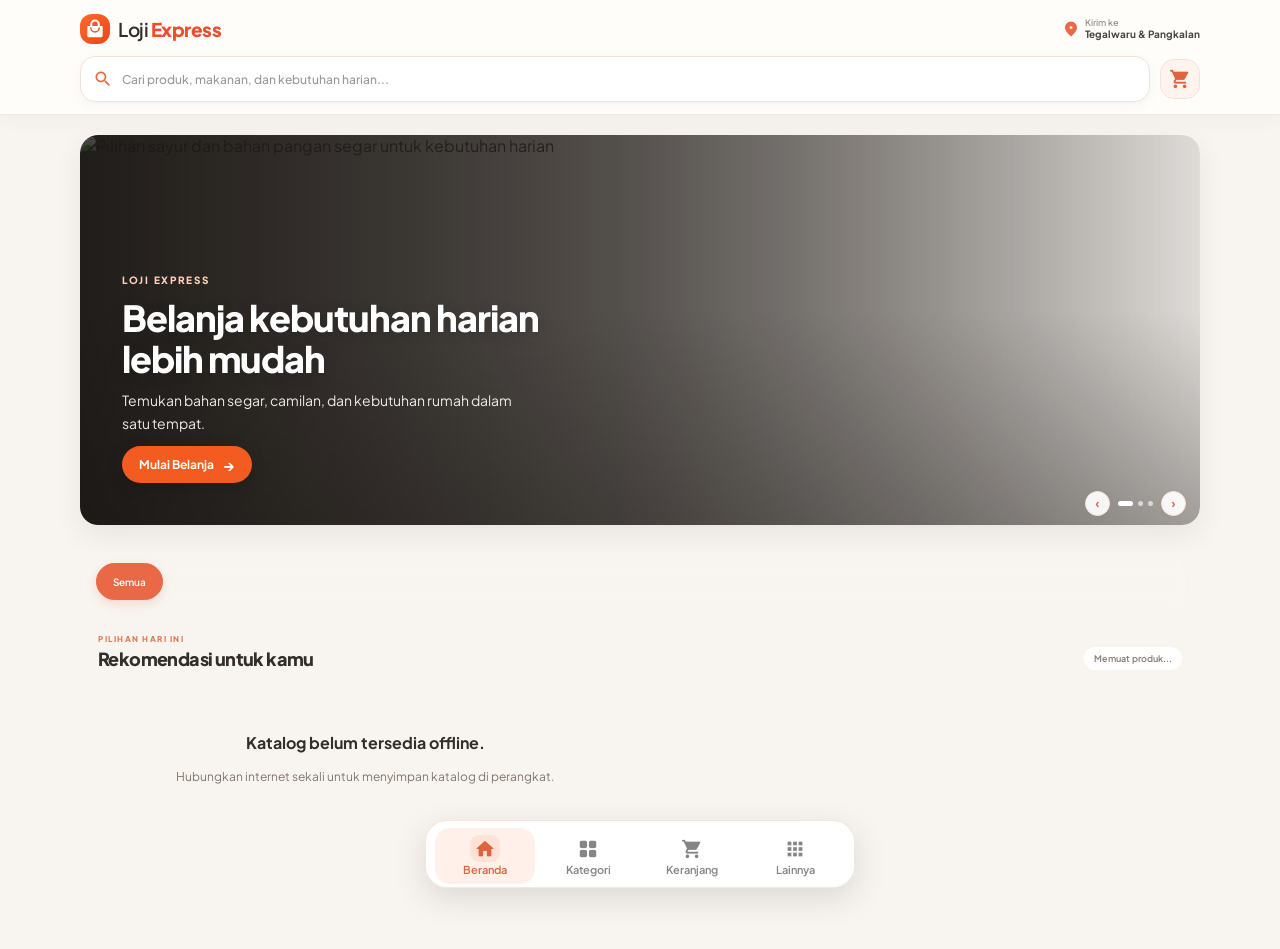
==== commit c4072e57: "Remove automatic PWA install popup markup" ====
--- a/index.html
+++ b/index.html
@@ -112,19 +112,6 @@
         </button>
     </nav>
 
-    <!-- POPUP AJAKAN INSTALASI PWA: tampil pada kunjungan pertama -->
-    <div class="install-modal-overlay" id="le-install-modal" aria-hidden="true" hidden>
-      <section class="install-modal-card" role="dialog" aria-modal="true" aria-labelledby="le-install-title" aria-describedby="le-install-desc">
-        <button class="install-modal-close" type="button" id="le-install-close" aria-label="Tutup popup"><span class="material-icons-round">close</span></button>
-        <div class="install-modal-art"><div class="install-modal-icon"><span class="material-icons-round">shopping_bag</span></div><span class="install-spark install-spark-one">✦</span><span class="install-spark install-spark-two">✧</span></div>
-        <p class="install-modal-eyebrow">LOJI EXPRESS</p>
-        <h2 id="le-install-title">Belanja makin praktis!</h2>
-        <p id="le-install-desc">Pasang Loji Express di layar utama HP kamu agar lebih mudah dibuka kapan saja.</p>
-        <button class="install-modal-primary" type="button" id="le-install-confirm"><span class="material-icons-round">download</span> Pasang Loji Express</button>
-        <button class="install-modal-secondary" type="button" id="le-install-later">Nanti saja</button>
-        <p class="install-modal-note"><span class="material-icons-round">verified_user</span> Gratis · Praktis · Mudah diakses</p>
-      </section>
-    </div>
 
     <!-- POPUP PUSAT BANTUAN -->
     <div class="help-center-overlay" id="help-center-overlay" aria-hidden="true" onclick="klikLuarPusatBantuan(event)">
--- a/style.css
+++ b/style.css
@@ -2495,3 +2495,436 @@
   html { scroll-behavior:auto; }
   .promo-track { transition:none; }
 }
+
+
+/* PRODUCT PHOTO — show the complete original image, never crop into a square */
+.marketplace-product-grid .img-container {
+  position: relative;
+  display: block;
+  width: 100%;
+  height: auto;
+  min-height: 0;
+  aspect-ratio: auto !important;
+  padding: 0 !important;
+  overflow: hidden;
+  background: #fff;
+}
+.marketplace-product-grid .img-container .premium-img {
+  position: static !important;
+  inset: auto !important;
+  display: block;
+  width: 100%;
+  height: auto !important;
+  max-height: none !important;
+  aspect-ratio: auto !important;
+  object-fit: contain !important;
+  object-position: center;
+  padding: 0 !important;
+  mix-blend-mode: normal;
+}
+
+
+/* PROMO BANNER — full-bleed photography */
+.promo-carousel {
+  margin: 14px 16px 18px;
+  border: 0;
+  border-radius: 18px;
+  overflow: hidden;
+  background: #2b211c;
+}
+.promo-slide {
+  position: relative;
+  isolation: isolate;
+  min-height: clamp(210px, 58vw, 340px);
+  padding: 0;
+  display: flex;
+  align-items: flex-end;
+  overflow: hidden;
+  background: #2b211c;
+}
+.promo-slide::after {
+  content: "";
+  position: absolute;
+  inset: 0;
+  z-index: 0;
+  background: linear-gradient(90deg, rgba(20,16,13,.76) 0%, rgba(20,16,13,.42) 48%, rgba(20,16,13,.04) 100%),
+              linear-gradient(0deg, rgba(20,16,13,.30), transparent 55%);
+}
+.promo-slide img {
+  position: absolute;
+  inset: 0;
+  z-index: -1;
+  display: block;
+  width: 100%;
+  height: 100%;
+  max-width: none;
+  max-height: none;
+  object-fit: cover;
+  object-position: center;
+  align-self: auto;
+  mix-blend-mode: normal;
+}
+.promo-copy {
+  flex: 0 1 620px;
+  min-width: 0;
+  padding: clamp(20px, 5vw, 38px);
+  color: #fff;
+  z-index: 1;
+}
+.promo-kicker { color: #ffd1b8; }
+.promo-copy h2 {
+  max-width: 520px;
+  color: #fff;
+  font-size: clamp(21px, 5vw, 36px);
+  line-height: 1.12;
+  text-shadow: 0 2px 14px rgba(0,0,0,.18);
+}
+.promo-copy p {
+  max-width: 390px;
+  color: rgba(255,255,255,.9);
+  font-size: clamp(11px, 2.2vw, 14px);
+}
+.promo-cta {
+  background: #f45b20;
+  box-shadow: 0 5px 16px rgba(0,0,0,.18);
+}
+.promo-controls {
+  position: absolute;
+  left: 0;
+  right: 0;
+  bottom: 0;
+  height: 36px;
+  z-index: 2;
+  padding: 0 14px 8px;
+  justify-content: flex-end;
+  gap: 8px;
+  background: transparent;
+}
+.promo-arrow { background: rgba(255,255,255,.92); }
+.promo-dots button { background: rgba(255,255,255,.62); }
+.promo-dots button.active { background: #fff; }
+@media (min-width: 600px) {
+  .promo-carousel { max-width: 1120px; margin: 20px auto 26px; }
+  .promo-slide { min-height: clamp(280px, 32vw, 390px); padding: 0; }
+  .promo-slide img { width: 100%; max-height: none; }
+  .promo-copy { padding: 42px; }
+}
+@media (max-width: 360px) {
+  .promo-carousel { margin-left: 10px; margin-right: 10px; }
+  .promo-slide { min-height: 205px; padding: 0; }
+  .promo-copy { padding: 18px 16px 28px; }
+}
+
+
+/* FINAL BANNER LAYERING — photo covers every pixel behind copy and CTA */
+.promo-carousel,
+.promo-slide,
+.promo-controls {
+  background: transparent !important;
+}
+.promo-slide {
+  position: relative;
+  isolation: isolate;
+}
+.promo-slide img {
+  z-index: 0 !important;
+}
+.promo-slide::after {
+  z-index: 1 !important;
+}
+.promo-slide .promo-copy {
+  position: relative;
+  z-index: 2 !important;
+  background: transparent !important;
+}
+.promo-slide .promo-controls,
+.promo-carousel .promo-controls {
+  z-index: 3 !important;
+  background: transparent !important;
+}
+
+
+/* DETAIL PRODUK — Warm & Elegant marketplace experience */
+.detail-page-body {
+  min-height: 100vh;
+  padding: 0 0 calc(112px + env(safe-area-inset-bottom));
+  background: #f8f5f1;
+  color: #332e2a;
+}
+.detail-top-nav {
+  position: sticky;
+  top: 0;
+  z-index: 90;
+  width: 100%;
+  min-height: 58px;
+  display: grid;
+  grid-template-columns: 42px 1fr 42px;
+  align-items: center;
+  gap: 10px;
+  padding: 8px max(16px, calc((100% - 760px)/2));
+  background: rgba(255,253,250,.94);
+  border-bottom: 1px solid #eee5dd;
+  backdrop-filter: blur(16px);
+  -webkit-backdrop-filter: blur(16px);
+}
+.btn-back-floating {
+  width: 40px;
+  height: 40px;
+  display: grid;
+  place-items: center;
+  border: 1px solid #eee3da;
+  border-radius: 13px;
+  background: #fff;
+  color: #51463e;
+  cursor: pointer;
+}
+.detail-nav-title {
+  color: #342e2a;
+  font-size: 14px;
+  font-weight: 800;
+  text-align: center;
+}
+.detail-page-wrap {
+  width: min(100%, 760px);
+  margin: 0 auto;
+  padding: 14px 14px 28px;
+}
+.detail-gallery {
+  overflow: hidden;
+  border: 1px solid #eee6df;
+  border-radius: 22px;
+  background: #fff;
+  box-shadow: 0 7px 24px rgba(72,49,35,.055);
+}
+.detail-main-photo {
+  position: relative;
+  display: grid;
+  min-height: 250px;
+  max-height: 520px;
+  place-items: center;
+  overflow: hidden;
+  background: #fff;
+}
+.detail-main-photo .main-img-medium {
+  display: block;
+  width: 100%;
+  height: auto;
+  max-height: 520px;
+  object-fit: contain;
+  object-position: center;
+  background: #fff;
+}
+.detail-photo-count {
+  position: absolute;
+  right: 12px;
+  bottom: 12px;
+  padding: 6px 10px;
+  border: 1px solid rgba(255,255,255,.7);
+  border-radius: 999px;
+  background: rgba(45,37,31,.62);
+  color: #fff;
+  font-size: 10px;
+  font-weight: 700;
+  backdrop-filter: blur(8px);
+}
+.detail-gallery-thumbs {
+  display: flex;
+  justify-content: center;
+  gap: 10px;
+  padding: 12px;
+  border-top: 1px solid #f2ece6;
+  background: #fffdfa;
+}
+.detail-thumb {
+  width: 62px;
+  height: 62px;
+  padding: 3px;
+  overflow: hidden;
+  border: 1.5px solid #e9dfd7;
+  border-radius: 13px;
+  background: #fff;
+  cursor: pointer;
+}
+.detail-thumb.is-active {
+  border: 2px solid #df6847;
+  box-shadow: 0 0 0 3px rgba(223,104,71,.11);
+}
+.detail-thumb img {
+  width: 100%;
+  height: 100%;
+  display: block;
+  border-radius: 9px;
+  object-fit: contain;
+}
+.detail-content-card {
+  margin: 13px 0 0;
+  padding: 20px 18px;
+  border: 1px solid #eee6df;
+  border-radius: 21px;
+  background: #fff;
+  box-shadow: 0 5px 18px rgba(72,49,35,.04);
+}
+.detail-badge-row {
+  display: flex;
+  flex-wrap: wrap;
+  align-items: center;
+  justify-content: space-between;
+  gap: 9px;
+  margin-bottom: 13px;
+}
+.detail-kategori-pill {
+  padding: 6px 11px;
+  border: 1px solid #f3dfd4;
+  border-radius: 999px;
+  background: #fff4ed;
+  color: #bd5b3d;
+  font-size: 10px;
+  font-weight: 800;
+  letter-spacing: .55px;
+}
+.detail-stock {
+  display: inline-flex;
+  align-items: center;
+  gap: 6px;
+  font-size: 11px;
+  font-weight: 700;
+}
+.detail-stock-dot {
+  width: 7px;
+  height: 7px;
+  border-radius: 50%;
+  background: #3a9b68;
+}
+.detail-stock.is-ready { color: #39845d; }
+.detail-stock.is-empty { color: #c14e45; }
+.detail-stock.is-empty .detail-stock-dot { background: #d45b51; }
+.detail-nama {
+  margin: 0 0 15px;
+  color: #342e2a;
+  font-size: clamp(19px, 5vw, 24px);
+  font-weight: 800;
+  line-height: 1.35;
+  letter-spacing: -.55px;
+  overflow-wrap: anywhere;
+}
+.detail-price-label {
+  margin: 0 0 3px;
+  color: #92847a;
+  font-size: 11px;
+  font-weight: 600;
+}
+.detail-harga-tag {
+  margin: 0;
+  color: #df6241;
+  font-size: clamp(23px, 6vw, 29px);
+  font-weight: 800;
+  line-height: 1.3;
+  letter-spacing: -.8px;
+}
+.detail-info-divider {
+  height: 1px;
+  margin: 18px 0;
+  background: #f0e9e3;
+}
+.detail-deskripsi-box {
+  margin: 0;
+  padding: 0;
+  border: 0;
+}
+.detail-deskripsi-box h2 {
+  margin: 0 0 9px;
+  color: #403831;
+  font-size: 14px;
+  font-weight: 800;
+}
+.detail-deskripsi-box p {
+  margin: 0;
+  color: #766b63;
+  font-size: 13px;
+  line-height: 1.8;
+  white-space: pre-line;
+  overflow-wrap: anywhere;
+}
+.detail-assurance {
+  display: flex;
+  align-items: center;
+  justify-content: center;
+  gap: 7px;
+  margin: 15px 0 0;
+  color: #94877d;
+  font-size: 10px;
+  font-weight: 600;
+}
+.detail-assurance .material-icons-round { color: #d77a59; font-size: 15px; }
+.detail-action-bar {
+  position: fixed;
+  z-index: 120;
+  right: 0;
+  bottom: 0;
+  left: 0;
+  width: 100%;
+  max-width: none;
+  margin: 0;
+  padding: 11px max(14px, calc((100% - 732px)/2)) calc(11px + env(safe-area-inset-bottom));
+  border-top: 1px solid #eee5dd;
+  background: rgba(255,253,250,.96);
+  box-shadow: 0 -7px 25px rgba(72,49,35,.08);
+  backdrop-filter: blur(18px);
+  -webkit-backdrop-filter: blur(18px);
+}
+.detail-action-inner {
+  width: 100%;
+  max-width: 732px;
+  display: flex;
+  align-items: center;
+  gap: 14px;
+  margin: 0 auto;
+}
+.detail-action-caption {
+  min-width: 0;
+  flex: 0 0 auto;
+  display: flex;
+  flex-direction: column;
+  gap: 3px;
+}
+.detail-action-caption strong {
+  color: #df6241;
+  font-size: 16px;
+  font-weight: 800;
+  white-space: nowrap;
+}
+.detail-action-caption span {
+  color: #95877d;
+  font-size: 9px;
+  white-space: nowrap;
+}
+.detail-action-inner .btn-add-to-cart-modern {
+  min-height: 49px;
+  flex: 1 1 auto;
+  padding: 12px 15px;
+  border-radius: 14px;
+  background: linear-gradient(135deg,#ed805b 0%,#dc5c3d 100%);
+  box-shadow: 0 5px 14px rgba(210,91,59,.2);
+  font-size: 12px;
+  letter-spacing: 0;
+  text-transform: none;
+}
+.detail-action-inner .btn-add-to-cart-modern:disabled {
+  background: #c9c1bb;
+  color: #fff;
+  box-shadow: none;
+}
+@media (min-width: 700px) {
+  .detail-page-wrap { padding: 22px 20px 36px; }
+  .detail-main-photo { min-height: 320px; }
+  .detail-content-card { padding: 25px 26px; }
+}
+@media (max-width: 380px) {
+  .detail-page-wrap { padding: 10px 10px 24px; }
+  .detail-gallery, .detail-content-card { border-radius: 17px; }
+  .detail-main-photo { min-height: 210px; }
+  .detail-action-inner { gap: 8px; }
+  .detail-action-caption strong { font-size: 14px; }
+  .detail-action-caption span { font-size: 8px; }
+  .detail-action-inner .btn-add-to-cart-modern { padding: 11px 9px; font-size: 11px; }
+}
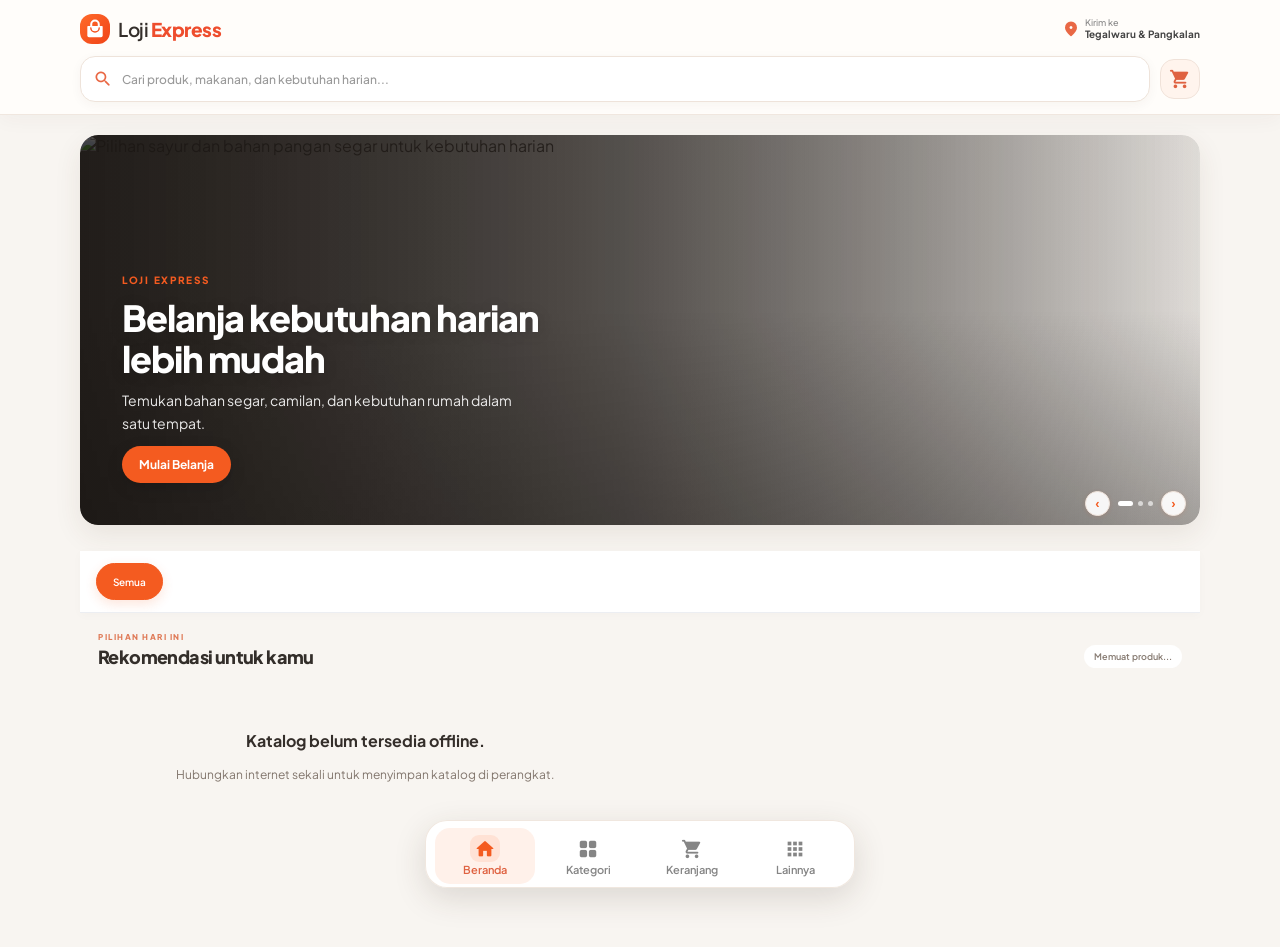
==== commit a21a96fa: "Remove arrow decoration from banner calls to action" ====
--- a/index.html
+++ b/index.html
@@ -53,15 +53,15 @@
     <section class="promo-carousel" aria-label="Informasi dan promosi Loji Express">
       <div class="promo-track" id="promo-track">
         <article class="promo-slide">
-          <div class="promo-copy"><span class="promo-kicker">LOJI EXPRESS</span><h2>Belanja kebutuhan harian lebih mudah</h2><p>Temukan bahan segar, camilan, dan kebutuhan rumah dalam satu tempat.</p><a class="promo-cta" href="#konten-produk">Mulai Belanja <span aria-hidden="true">→</span></a></div>
+          <div class="promo-copy"><span class="promo-kicker">LOJI EXPRESS</span><h2>Belanja kebutuhan harian lebih mudah</h2><p>Temukan bahan segar, camilan, dan kebutuhan rumah dalam satu tempat.</p><a class="promo-cta" href="#konten-produk">Mulai Belanja</a></div>
           <img src="https://images.unsplash.com/photo-1542838132-92c53300491e?auto=format&fit=crop&w=1100&q=85" alt="Pilihan sayur dan bahan pangan segar untuk kebutuhan harian" loading="eager">
         </article>
         <article class="promo-slide">
-          <div class="promo-copy"><span class="promo-kicker">MITRA LOJI EXPRESS</span><h2>Punya usaha? Yuk, bergabung!</h2><p>Kenalkan produk usahamu ke lebih banyak pelanggan. Pendaftaran mitra gratis.</p><a class="promo-cta" href="#" data-mitra-link>Gabung Gratis <span aria-hidden="true">→</span></a></div>
+          <div class="promo-copy"><span class="promo-kicker">MITRA LOJI EXPRESS</span><h2>Punya usaha? Yuk, bergabung!</h2><p>Kenalkan produk usahamu ke lebih banyak pelanggan. Pendaftaran mitra gratis.</p><a class="promo-cta" href="#" data-mitra-link>Gabung Gratis</a></div>
           <img src="https://images.unsplash.com/photo-1556742049-0cfed4f6a45d?auto=format&fit=crop&w=1100&q=85" alt="Suasana transaksi dan layanan toko lokal" loading="lazy">
         </article>
         <article class="promo-slide">
-          <div class="promo-copy"><span class="promo-kicker">PRAKTIS SETIAP HARI</span><h2>Belanja praktis, tinggal pesan</h2><p>Belanja kebutuhanmu dengan praktis, tanpa perlu keluar rumah.</p><a class="promo-cta" href="#konten-produk">Lihat Produk <span aria-hidden="true">→</span></a></div>
+          <div class="promo-copy"><span class="promo-kicker">PRAKTIS SETIAP HARI</span><h2>Belanja praktis, tinggal pesan</h2><p>Belanja kebutuhanmu dengan praktis, tanpa perlu keluar rumah.</p><a class="promo-cta" href="#konten-produk">Lihat Produk</a></div>
           <img src="https://images.unsplash.com/photo-1607082349566-187342175e2f?auto=format&fit=crop&w=1100&q=85" alt="Belanja kebutuhan harian yang praktis" loading="lazy">
         </article>
       </div>
--- a/style.css
+++ b/style.css
@@ -2928,3 +2928,526 @@
   .detail-action-caption span { font-size: 8px; }
   .detail-action-inner .btn-add-to-cart-modern { padding: 11px 9px; font-size: 11px; }
 }
+
+
+/* Warm & elegant category navigation accent */
+.category-scroll {
+  position: relative;
+  isolation: isolate;
+  padding-bottom: 17px;
+}
+.category-scroll::after {
+  content: "";
+  position: absolute;
+  z-index: -1;
+  left: 16px;
+  right: 16px;
+  bottom: 8px;
+  height: 2px;
+  border-radius: 999px;
+  background: linear-gradient(90deg,
+    rgba(233,104,69,0) 0%,
+    rgba(233,104,69,.18) 16%,
+    rgba(218,169,139,.48) 50%,
+    rgba(233,104,69,.18) 84%,
+    rgba(233,104,69,0) 100%);
+}
+.category-tab {
+  position: relative;
+  z-index: 1;
+  transition: background .2s ease, border-color .2s ease, box-shadow .2s ease, transform .2s ease;
+}
+.category-tab:not(.active):hover {
+  border-color: #e9c7b7;
+  background: linear-gradient(180deg, #fff 0%, #fff8f3 100%);
+  box-shadow: 0 3px 10px rgba(116,75,52,.08);
+}
+.category-tab.active {
+  background: linear-gradient(135deg, #ed805d 0%, #df6241 58%, #c95134 100%);
+  border-color: #df6241;
+  box-shadow: 0 4px 12px rgba(201,81,52,.2), inset 0 1px 0 rgba(255,255,255,.22);
+}
+@media (prefers-reduced-motion: reduce) {
+  .category-tab { transition: none; }
+}
+
+
+/* Category separator follows the clean header divider */
+.category-scroll {
+  isolation: auto;
+  padding-bottom: 12px;
+  border-bottom: 1px solid #eceef2;
+  box-shadow: 0 2px 10px rgba(24,32,44,.025);
+  background: #fff;
+}
+.category-scroll::after {
+  content: none;
+  display: none;
+}
+
+
+/* CART CHECKOUT — simplified recipient form and GPS-triggered checkout */
+.checkout-recipient-card {
+  margin-top: 14px;
+}
+.checkout-recipient-card h2 {
+  margin: 0 0 18px;
+  color: #342e2a;
+  font-size: 16px;
+  font-weight: 800;
+}
+.checkout-recipient-card .form-group { margin-bottom: 16px; }
+.checkout-recipient-card .form-control {
+  min-height: 48px;
+  border: 1px solid #e9dfd7;
+  border-radius: 13px;
+  background: #fffdfa;
+  color: #332e2a;
+  padding: 12px 14px;
+}
+.checkout-recipient-card textarea.form-control {
+  min-height: 94px;
+  resize: vertical;
+}
+.checkout-status {
+  margin: 2px 0 14px;
+  padding: 10px 12px;
+  border-radius: 11px;
+  background: #f6f0e9;
+  color: #77685d;
+  font-size: 12px;
+  line-height: 1.55;
+}
+.checkout-status.is-error { background:#fff0ed; color:#b84d3c; }
+.checkout-status.is-success { background:#edf7ef; color:#34744a; }
+.checkout-status[hidden] { display:none; }
+
+
+/* LOJI EXPRESS — refined cart experience */
+body:has(.app-header-back) {
+  background: #f7f5f2;
+  color: #302b27;
+}
+body:has(.app-header-back) .app-header-back {
+  min-height: 62px;
+  padding: 0 18px;
+  gap: 14px;
+  background: rgba(255,255,255,.96);
+  border-bottom: 1px solid #eee8e2;
+  box-shadow: 0 2px 10px rgba(55,42,30,.035);
+}
+body:has(.app-header-back) .app-header-back h1 {
+  font-size: 16px;
+  font-weight: 750;
+  letter-spacing: -.25px;
+  color: #302b27;
+}
+body:has(.app-header-back) .btn-back {
+  width: 38px;
+  height: 38px;
+  display: grid;
+  place-items: center;
+  border: 1px solid #eee7e0;
+  border-radius: 12px;
+  background: #faf7f3;
+  color: #5d5046;
+}
+body:has(.app-header-back) .container {
+  width: min(100%, 680px);
+  padding: 20px 16px 142px;
+  margin: 0 auto;
+}
+body:has(.app-header-back) .cart-list {
+  display: flex;
+  flex-direction: column;
+  gap: 11px;
+}
+body:has(.app-header-back) .cart-item {
+  min-height: 100px;
+  padding: 13px;
+  gap: 13px;
+  border: 1px solid #eee8e2;
+  border-radius: 17px;
+  background: #fff;
+  box-shadow: 0 3px 12px rgba(57,43,30,.035);
+}
+body:has(.app-header-back) .item-img-cart {
+  width: 76px;
+  height: 76px;
+  flex: 0 0 76px;
+  object-fit: contain;
+  padding: 5px;
+  border-radius: 12px;
+  background: #faf7f3;
+}
+body:has(.app-header-back) .cart-item h3 {
+  color: #332d28;
+  font-size: 13px !important;
+  line-height: 1.45;
+  font-weight: 700 !important;
+}
+body:has(.app-header-back) .cart-item p {
+  margin-top: 6px !important;
+  color: #a45f32 !important;
+  font-size: 13px !important;
+  font-weight: 750 !important;
+}
+body:has(.app-header-back) .cart-item button {
+  width: 30px !important;
+  height: 30px !important;
+  border: 1px solid #e9e1d9 !important;
+  background: #fbf8f5 !important;
+  color: #55483e;
+  font-size: 16px;
+}
+body:has(.app-header-back) .cart-item button:active {
+  background: #f1e8df !important;
+  transform: scale(.96);
+}
+body:has(.app-header-back) .cart-item span {
+  min-width: 18px;
+  text-align: center;
+  color: #342d27;
+  font-variant-numeric: tabular-nums;
+}
+body:has(.app-header-back) .checkout-recipient-card {
+  margin-top: 16px;
+  padding: 20px 17px;
+  border: 1px solid #eee7df;
+  border-radius: 18px;
+  background: #fff;
+  box-shadow: 0 4px 16px rgba(57,43,30,.035);
+}
+body:has(.app-header-back) .checkout-recipient-card h2 {
+  margin: 0 0 19px;
+  color: #342d27;
+  font-size: 15px;
+  font-weight: 750;
+  letter-spacing: -.15px;
+}
+body:has(.app-header-back) .checkout-recipient-card .form-group {
+  margin-bottom: 16px;
+}
+body:has(.app-header-back) .checkout-recipient-card .form-group label {
+  display: block;
+  margin-bottom: 7px;
+  color: #62564c;
+  font-size: 12px;
+  font-weight: 650;
+}
+body:has(.app-header-back) .checkout-recipient-card .form-control {
+  min-height: 48px;
+  padding: 12px 13px;
+  border: 1px solid #e9e1d9;
+  border-radius: 12px;
+  background: #fdfbf9;
+  color: #342d27;
+  font: inherit;
+  font-size: 13px;
+  outline: none;
+  transition: border-color .18s ease, box-shadow .18s ease, background .18s ease;
+}
+body:has(.app-header-back) .checkout-recipient-card .form-control:focus {
+  border-color: #c78a60;
+  background: #fff;
+  box-shadow: 0 0 0 3px rgba(199,138,96,.12);
+}
+body:has(.app-header-back) .checkout-recipient-card textarea.form-control {
+  min-height: 100px;
+  line-height: 1.55;
+}
+body:has(.app-header-back) .order-price-breakdown {
+  display: flex;
+  flex-direction: column;
+  gap: 12px;
+  margin-top: 20px;
+  padding-top: 17px;
+  border-top: 1px solid #eee8e2;
+  color: #75695f;
+  font-size: 12px;
+}
+body:has(.app-header-back) .order-price-breakdown > div {
+  display: flex;
+  justify-content: space-between;
+  align-items: center;
+  gap: 12px;
+}
+body:has(.app-header-back) .order-price-breakdown > div strong {
+  color: #39312b;
+  font-size: 12px;
+  font-weight: 700;
+}
+body:has(.app-header-back) .order-price-breakdown .order-grand-total {
+  margin-top: 3px;
+  padding-top: 13px;
+  border-top: 1px dashed #e8dfd6;
+  color: #342d27;
+  font-size: 13px;
+  font-weight: 750;
+}
+body:has(.app-header-back) .order-price-breakdown .order-grand-total strong {
+  color: #a45f32;
+  font-size: 20px;
+  letter-spacing: -.4px;
+}
+body:has(.app-header-back) .action-bar {
+  padding: 12px 16px calc(12px + env(safe-area-inset-bottom));
+  border-top: 1px solid #eee7df;
+  background: rgba(255,255,255,.96);
+  box-shadow: 0 -5px 20px rgba(57,43,30,.055);
+  backdrop-filter: blur(14px);
+}
+body:has(.app-header-back) .btn-submit-order {
+  min-height: 52px;
+  border: 0;
+  border-radius: 14px;
+  background: #a96135;
+  color: #fff;
+  box-shadow: 0 5px 13px rgba(169,97,53,.2);
+  font-size: 13px;
+  font-weight: 750;
+  letter-spacing: .1px;
+}
+body:has(.app-header-back) .btn-submit-order:disabled {
+  opacity: .72;
+  box-shadow: none;
+}
+body:has(.app-header-back) .checkout-status {
+  margin: 3px 0 14px;
+  border-radius: 12px;
+  font-size: 12px;
+}
+@media (min-width: 600px) {
+  body:has(.app-header-back) .container { padding-top: 26px; }
+  body:has(.app-header-back) .cart-item { padding: 15px; }
+  body:has(.app-header-back) .checkout-recipient-card { padding: 23px; }
+}
+@media (max-width: 380px) {
+  body:has(.app-header-back) .container { padding-left: 12px; padding-right: 12px; }
+  body:has(.app-header-back) .cart-item { gap: 9px; padding: 10px; }
+  body:has(.app-header-back) .item-img-cart { width: 66px; height: 66px; flex-basis: 66px; }
+}
+
+
+/* LOJI EXPRESS — unified bright-orange accent + compact shopping cart */
+:root {
+  --accent-orange: #F45B20;
+  --accent-gradient: #F45B20;
+  --bg-soft: #F8F5F1;
+  --text-dark: #342E2A;
+  --text-gray: #82766D;
+}
+body { background-color: #F8F5F1; color: #342E2A; }
+.promo-cta,
+.btn-round-add,
+.btn-add-to-cart-modern,
+.detail-action-inner .btn-add-to-cart-modern,
+.btn-submit-order,
+.install-app-badge,
+.category-tab.active {
+  background: #F45B20 !important;
+  border-color: #F45B20 !important;
+}
+.promo-cta:hover,
+.btn-round-add:not(.disabled-btn):hover,
+.btn-add-to-cart-modern:hover,
+.detail-action-inner .btn-add-to-cart-modern:hover,
+.btn-submit-order:hover,
+.install-app-badge:hover {
+  background: #E94F18 !important;
+  border-color: #E94F18 !important;
+}
+.promo-kicker,
+.promo-arrow,
+.detail-harga-tag,
+.detail-kategori-pill,
+.location-icon,
+.dock-link.active .material-icons-round,
+.order-price-breakdown .order-grand-total strong {
+  color: #F45B20 !important;
+}
+.detail-kategori-pill {
+  background: #FFF1E8 !important;
+  border-color: #F7D7C7 !important;
+}
+.category-tab.active {
+  color: #fff !important;
+  box-shadow: 0 4px 12px rgba(244,91,32,.16) !important;
+}
+.btn-round-add { box-shadow: 0 3px 9px rgba(244,91,32,.16); }
+.detail-action-inner .btn-add-to-cart-modern { box-shadow: 0 4px 12px rgba(244,91,32,.18); }
+
+/* Cart — compact product rows */
+body.cart-page {
+  background: #F8F5F1;
+  color: #342E2A;
+}
+body.cart-page .container {
+  width: min(100%, 680px);
+  padding: 15px 14px 132px;
+}
+body.cart-page .cart-list {
+  gap: 8px;
+  margin-bottom: 12px;
+}
+body.cart-page .cart-item {
+  min-height: 76px;
+  box-sizing: border-box;
+  padding: 9px 10px;
+  gap: 10px;
+  flex-wrap: nowrap;
+  align-items: center;
+  border: 1px solid #EEE7E0;
+  border-radius: 13px;
+  background: #fff;
+  box-shadow: 0 2px 8px rgba(52,46,42,.035);
+}
+body.cart-page .item-img-cart {
+  width: 58px;
+  height: 58px;
+  flex: 0 0 58px;
+  padding: 3px;
+  box-sizing: border-box;
+  border-radius: 10px;
+  object-fit: contain;
+  background: #F8F5F1;
+}
+body.cart-page .cart-item > div:nth-child(2) {
+  min-width: 0;
+  flex: 1 1 auto !important;
+}
+body.cart-page .cart-item h3 {
+  display: -webkit-box;
+  overflow: hidden;
+  -webkit-box-orient: vertical;
+  -webkit-line-clamp: 2;
+  margin: 0 0 4px !important;
+  color: #342E2A;
+  font-size: 12px !important;
+  line-height: 1.35;
+  font-weight: 700 !important;
+}
+body.cart-page .cart-item p {
+  margin: 0 !important;
+  color: #F45B20 !important;
+  font-size: 12px !important;
+  line-height: 1.35;
+  font-weight: 750 !important;
+}
+body.cart-page .cart-item > div:last-child {
+  flex: 0 0 auto;
+  gap: 6px !important;
+}
+body.cart-page .cart-item button {
+  width: 27px !important;
+  height: 27px !important;
+  border: 1px solid #E9E1D9 !important;
+  border-radius: 8px !important;
+  background: #FBF8F5 !important;
+  color: #51463E !important;
+  font-size: 15px;
+}
+body.cart-page .cart-item button:active {
+  background: #F2E9E1 !important;
+  transform: scale(.96);
+}
+body.cart-page .cart-item span {
+  min-width: 16px;
+  color: #342E2A;
+  text-align: center;
+  font-size: 12px !important;
+  font-variant-numeric: tabular-nums;
+}
+body.cart-page .checkout-recipient-card {
+  margin-top: 12px;
+  padding: 16px 15px;
+  border: 1px solid #EEE7E0;
+  border-radius: 15px;
+  background: #fff;
+  box-shadow: 0 2px 9px rgba(52,46,42,.03);
+}
+body.cart-page .checkout-recipient-card h2 {
+  margin: 0 0 14px;
+  color: #342E2A;
+  font-size: 14px;
+  font-weight: 750;
+}
+body.cart-page .checkout-recipient-card .form-group { margin-bottom: 12px; }
+body.cart-page .checkout-recipient-card .form-group label {
+  margin-bottom: 6px;
+  color: #82766D;
+  font-size: 11px;
+  font-weight: 650;
+}
+body.cart-page .checkout-recipient-card .form-control {
+  min-height: 43px;
+  padding: 10px 12px;
+  border: 1px solid #E9DFD7;
+  border-radius: 10px;
+  background: #FFFDFA;
+  color: #342E2A;
+  font-size: 12px;
+}
+body.cart-page .checkout-recipient-card .form-control:focus {
+  border-color: #F45B20;
+  box-shadow: 0 0 0 3px rgba(244,91,32,.10);
+}
+body.cart-page .checkout-recipient-card textarea.form-control {
+  min-height: 82px;
+  line-height: 1.5;
+}
+body.cart-page .order-price-breakdown {
+  gap: 9px;
+  margin-top: 15px;
+  padding-top: 13px;
+  border-top: 1px solid #EEE7E0;
+  color: #82766D;
+  font-size: 12px;
+}
+body.cart-page .order-price-breakdown > div strong {
+  color: #51463E;
+  font-size: 12px;
+}
+body.cart-page .order-price-breakdown .order-grand-total {
+  padding-top: 11px;
+  border-top: 1px dashed #E8DFD6;
+  color: #342E2A;
+  font-size: 13px;
+}
+body.cart-page .order-price-breakdown .order-grand-total strong {
+  color: #F45B20 !important;
+  font-size: 18px;
+}
+body.cart-page .action-bar {
+  padding: 10px 14px calc(10px + env(safe-area-inset-bottom));
+  border-top: 1px solid #EEE7E0;
+  background: rgba(255,255,255,.97);
+  box-shadow: 0 -4px 16px rgba(52,46,42,.06);
+  backdrop-filter: blur(12px);
+}
+body.cart-page .btn-submit-order {
+  min-height: 48px;
+  padding: 12px 14px;
+  border: 0 !important;
+  border-radius: 11px;
+  background: #F45B20 !important;
+  color: #fff;
+  box-shadow: 0 4px 11px rgba(244,91,32,.18);
+  font-size: 13px;
+  font-weight: 750;
+}
+body.cart-page .btn-submit-order:active { background: #E94F18 !important; transform: scale(.99); }
+body.cart-page .btn-submit-order:disabled { opacity: .72; box-shadow: none; }
+body.cart-page .checkout-status { margin: 2px 0 12px; font-size: 11px; }
+@media (max-width: 380px) {
+  body.cart-page .container { padding-left: 11px; padding-right: 11px; }
+  body.cart-page .cart-item { gap: 7px; padding: 8px; }
+  body.cart-page .item-img-cart { width: 52px; height: 52px; flex-basis: 52px; }
+  body.cart-page .cart-item > div:last-child { gap: 4px !important; }
+  body.cart-page .cart-item button { width: 25px !important; height: 25px !important; }
+}
+@media (min-width: 600px) {
+  body.cart-page .container { padding-top: 20px; }
+  body.cart-page .cart-item { padding: 10px 12px; }
+  body.cart-page .item-img-cart { width: 62px; height: 62px; flex-basis: 62px; }
+}
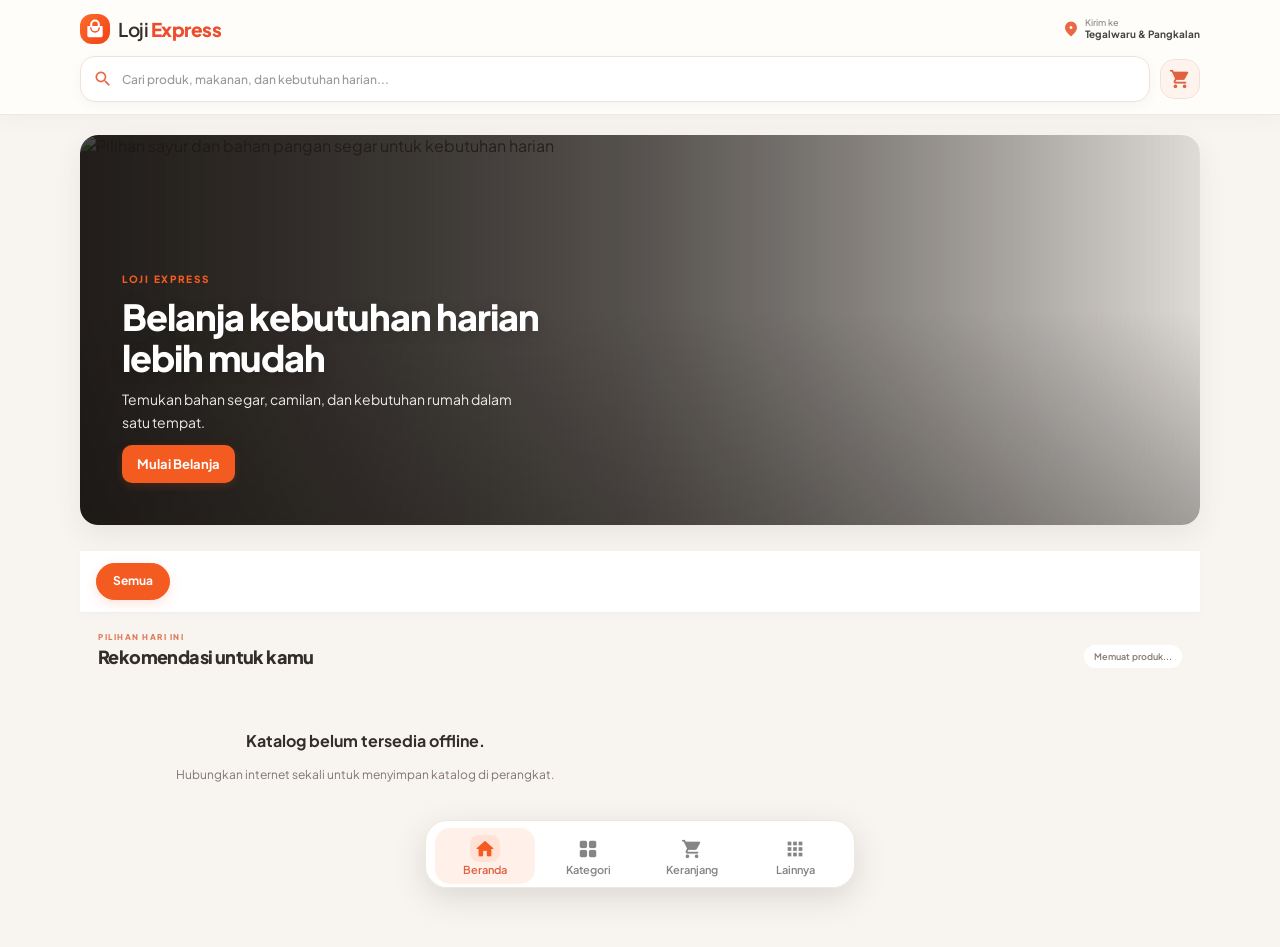
==== commit 6b5d31ba: "Hilangkan tombol navigasi pada banner promosi" ====
--- a/index.html
+++ b/index.html
@@ -65,12 +65,7 @@
           <img src="https://images.unsplash.com/photo-1607082349566-187342175e2f?auto=format&fit=crop&w=1100&q=85" alt="Belanja kebutuhan harian yang praktis" loading="lazy">
         </article>
       </div>
-      <div class="promo-controls" aria-label="Navigasi banner">
-        <button type="button" class="promo-arrow" id="promo-prev" aria-label="Slide sebelumnya">‹</button>
-        <div class="promo-dots" id="promo-dots"><button class="active" aria-label="Slide 1"></button><button aria-label="Slide 2"></button><button aria-label="Slide 3"></button></div>
-        <button type="button" class="promo-arrow" id="promo-next" aria-label="Slide berikutnya">›</button>
-      </div>
-    </section>
+      </section>
 
     <!-- KATEGORI SCROLL -->
     <div class="category-scroll" id="kategori-container">
--- a/style.css
+++ b/style.css
@@ -3451,3 +3451,225 @@
   body.cart-page .cart-item { padding: 10px 12px; }
   body.cart-page .item-img-cart { width: 62px; height: 62px; flex-basis: 62px; }
 }
+
+
+/* BUTTON SYSTEM — consistent sizing and white content on orange surfaces */
+:root {
+  --accent-orange: #F45B20;
+  --accent-gradient: #F45B20;
+}
+.promo-cta,
+.btn-round-add:not(.disabled-btn),
+.btn-add-to-cart-modern,
+.btn-submit-order,
+.category-tab.active,
+.wa-btn-primary,
+.install-app-badge,
+.mitra-signup-action {
+  color: #FFFFFF !important;
+}
+.promo-cta *,
+.btn-round-add:not(.disabled-btn) *,
+.btn-add-to-cart-modern *,
+.btn-submit-order *,
+.category-tab.active *,
+.wa-btn-primary *,
+.install-app-badge * {
+  color: #FFFFFF !important;
+}
+.promo-cta,
+.btn-add-to-cart-modern,
+.btn-submit-order,
+.wa-btn-primary {
+  font-family: inherit;
+  font-size: 13px !important;
+  line-height: 1.25;
+  font-weight: 700 !important;
+}
+.promo-cta {
+  min-height: 38px;
+  padding: 9px 15px;
+  gap: 0;
+  justify-content: center;
+  border: 0;
+  border-radius: 10px;
+  background: #F45B20 !important;
+  box-shadow: 0 3px 9px rgba(244,91,32,.16);
+}
+.btn-round-add:not(.disabled-btn) {
+  background: #F45B20 !important;
+  color: #fff !important;
+}
+.btn-add-to-cart-modern,
+.detail-action-inner .btn-add-to-cart-modern {
+  min-height: 46px;
+  padding: 12px 16px;
+  border: 0 !important;
+  border-radius: 11px;
+  background: #F45B20 !important;
+  color: #fff !important;
+  box-shadow: 0 3px 9px rgba(244,91,32,.16);
+}
+.btn-submit-order,
+body.cart-page .btn-submit-order {
+  min-height: 46px;
+  padding: 11px 15px;
+  border: 0 !important;
+  border-radius: 11px;
+  background: #F45B20 !important;
+  color: #fff !important;
+  font-size: 13px !important;
+  font-weight: 700 !important;
+  box-shadow: 0 3px 9px rgba(244,91,32,.16);
+}
+.category-tab.active {
+  background: #F45B20 !important;
+  border-color: #F45B20 !important;
+  color: #fff !important;
+  font-size: 12px;
+  font-weight: 700;
+}
+.wa-btn-primary {
+  background: #F45B20 !important;
+  color: #fff !important;
+  box-shadow: 0 3px 9px rgba(244,91,32,.16);
+  font-size: 12px !important;
+  font-weight: 700 !important;
+}
+.promo-cta:hover,
+.btn-add-to-cart-modern:hover,
+.btn-submit-order:hover,
+.wa-btn-primary:hover {
+  background: #E94F18 !important;
+}
+.btn-round-add:not(.disabled-btn):hover { background: #E94F18 !important; }
+.promo-cta:focus-visible,
+.btn-round-add:focus-visible,
+.btn-add-to-cart-modern:focus-visible,
+.btn-submit-order:focus-visible,
+.wa-btn-primary:focus-visible,
+.category-tab:focus-visible {
+  outline: 3px solid rgba(244,91,32,.25);
+  outline-offset: 2px;
+}
+/* Promo slide CTA has no trailing arrow; keep the dots centered without arrow controls. */
+.promo-controls {
+  justify-content: center !important;
+  gap: 0 !important;
+}
+.promo-dots { justify-content: center; margin: 0 auto; }
+
+/* Final button polish: consistent icon controls and modal typography */
+.btn-back,
+.btn-back-floating {
+  width: 36px;
+  height: 36px;
+  min-width: 36px;
+  display: inline-flex;
+  align-items: center;
+  justify-content: center;
+}
+.btn-back .material-icons-round,
+.btn-back-floating .material-icons-round { font-size: 20px; }
+.cart-item button { font-size: 14px !important; }
+.wa-btn-secondary { font-size: 12px !important; font-weight: 650 !important; }
+.promo-controls .promo-arrow { color: #F45B20; }
+
+
+/* HEADER DETAIL & KERANJANG — judul tunggal, rata tengah */
+.detail-top-nav {
+  justify-content: center !important;
+  padding-left: 16px;
+  padding-right: 16px;
+}
+.detail-nav-title {
+  display: block;
+  width: 100%;
+  text-align: center;
+  font-size: 17px !important;
+  line-height: 1.3;
+  font-weight: 750 !important;
+  letter-spacing: -.25px;
+}
+body.cart-page .app-header-back {
+  min-height: 62px;
+  box-sizing: border-box;
+  justify-content: center !important;
+  padding: 0 16px !important;
+}
+body.cart-page .app-header-back h1 {
+  width: 100%;
+  margin: 0;
+  text-align: center;
+  font-size: 17px !important;
+  line-height: 1.3;
+  font-weight: 750 !important;
+  letter-spacing: -.25px;
+}
+
+
+/* HEADER TITLES — true horizontal centering on both pages */
+.detail-top-nav {
+  display: grid !important;
+  grid-template-columns: 1fr;
+  place-items: center;
+  text-align: center;
+}
+.detail-top-nav .detail-nav-title {
+  width: auto !important;
+  max-width: 100%;
+  margin: 0 auto;
+  text-align: center !important;
+  justify-self: center;
+}
+body.cart-page .app-header-back {
+  display: grid !important;
+  grid-template-columns: 1fr;
+  place-items: center;
+  text-align: center;
+}
+body.cart-page .app-header-back h1 {
+  width: 100%;
+  margin: 0;
+  text-align: center !important;
+  justify-self: center;
+}
+
+
+/* PROMO BANNER — remove overlay arrows; keep compact centered slide dots */
+.promo-carousel .promo-controls {
+  position: relative !important;
+  inset: auto !important;
+  z-index: 2 !important;
+  display: flex !important;
+  align-items: center;
+  justify-content: center !important;
+  width: 100%;
+  height: 24px !important;
+  min-height: 24px;
+  margin: 0;
+  padding: 0 0 5px;
+  gap: 0 !important;
+  background: transparent !important;
+  pointer-events: auto;
+}
+.promo-carousel .promo-arrow {
+  display: none !important;
+}
+.promo-carousel .promo-dots {
+  display: flex !important;
+  align-items: center;
+  justify-content: center !important;
+  gap: 7px;
+  margin: 0 auto;
+}
+.promo-carousel .promo-dots button {
+  position: relative;
+  z-index: 3;
+  width: 7px;
+  height: 7px;
+  min-width: 7px;
+  min-height: 7px;
+  padding: 0;
+  border-radius: 999px;
+}
